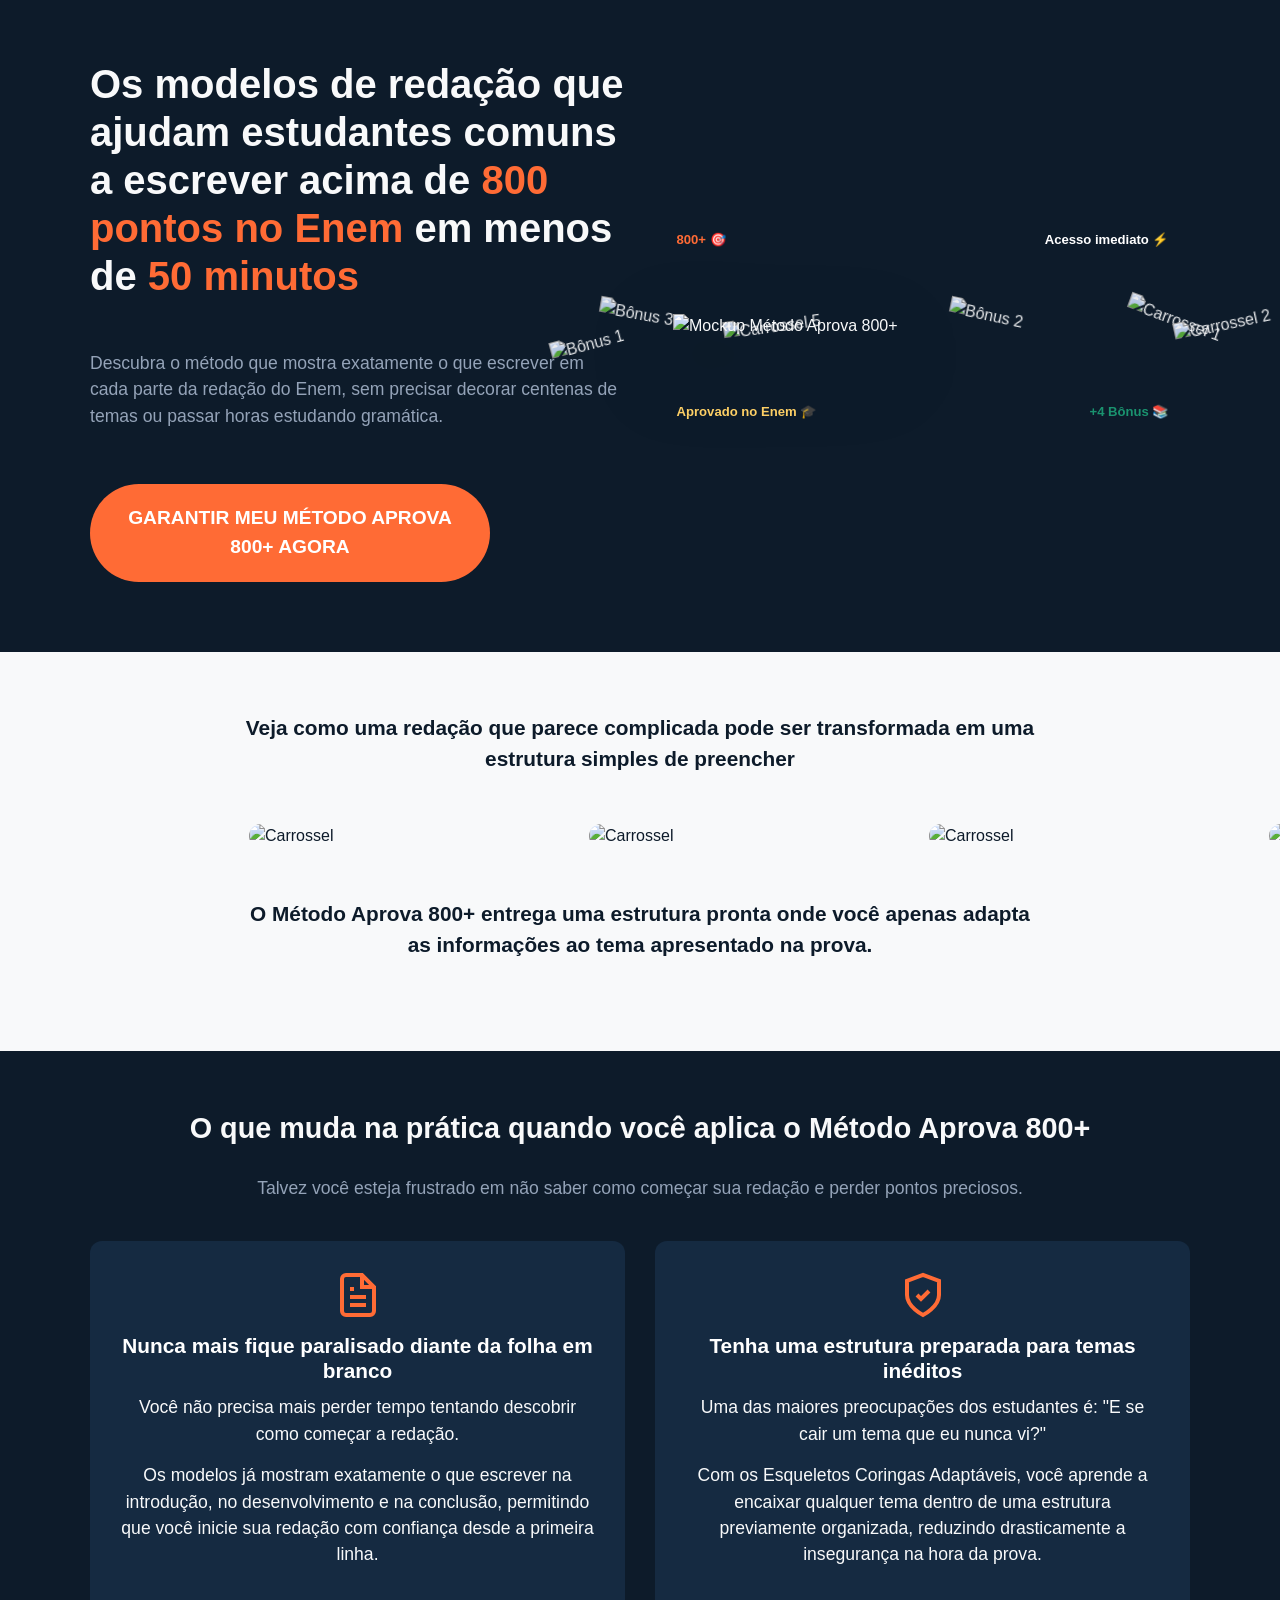
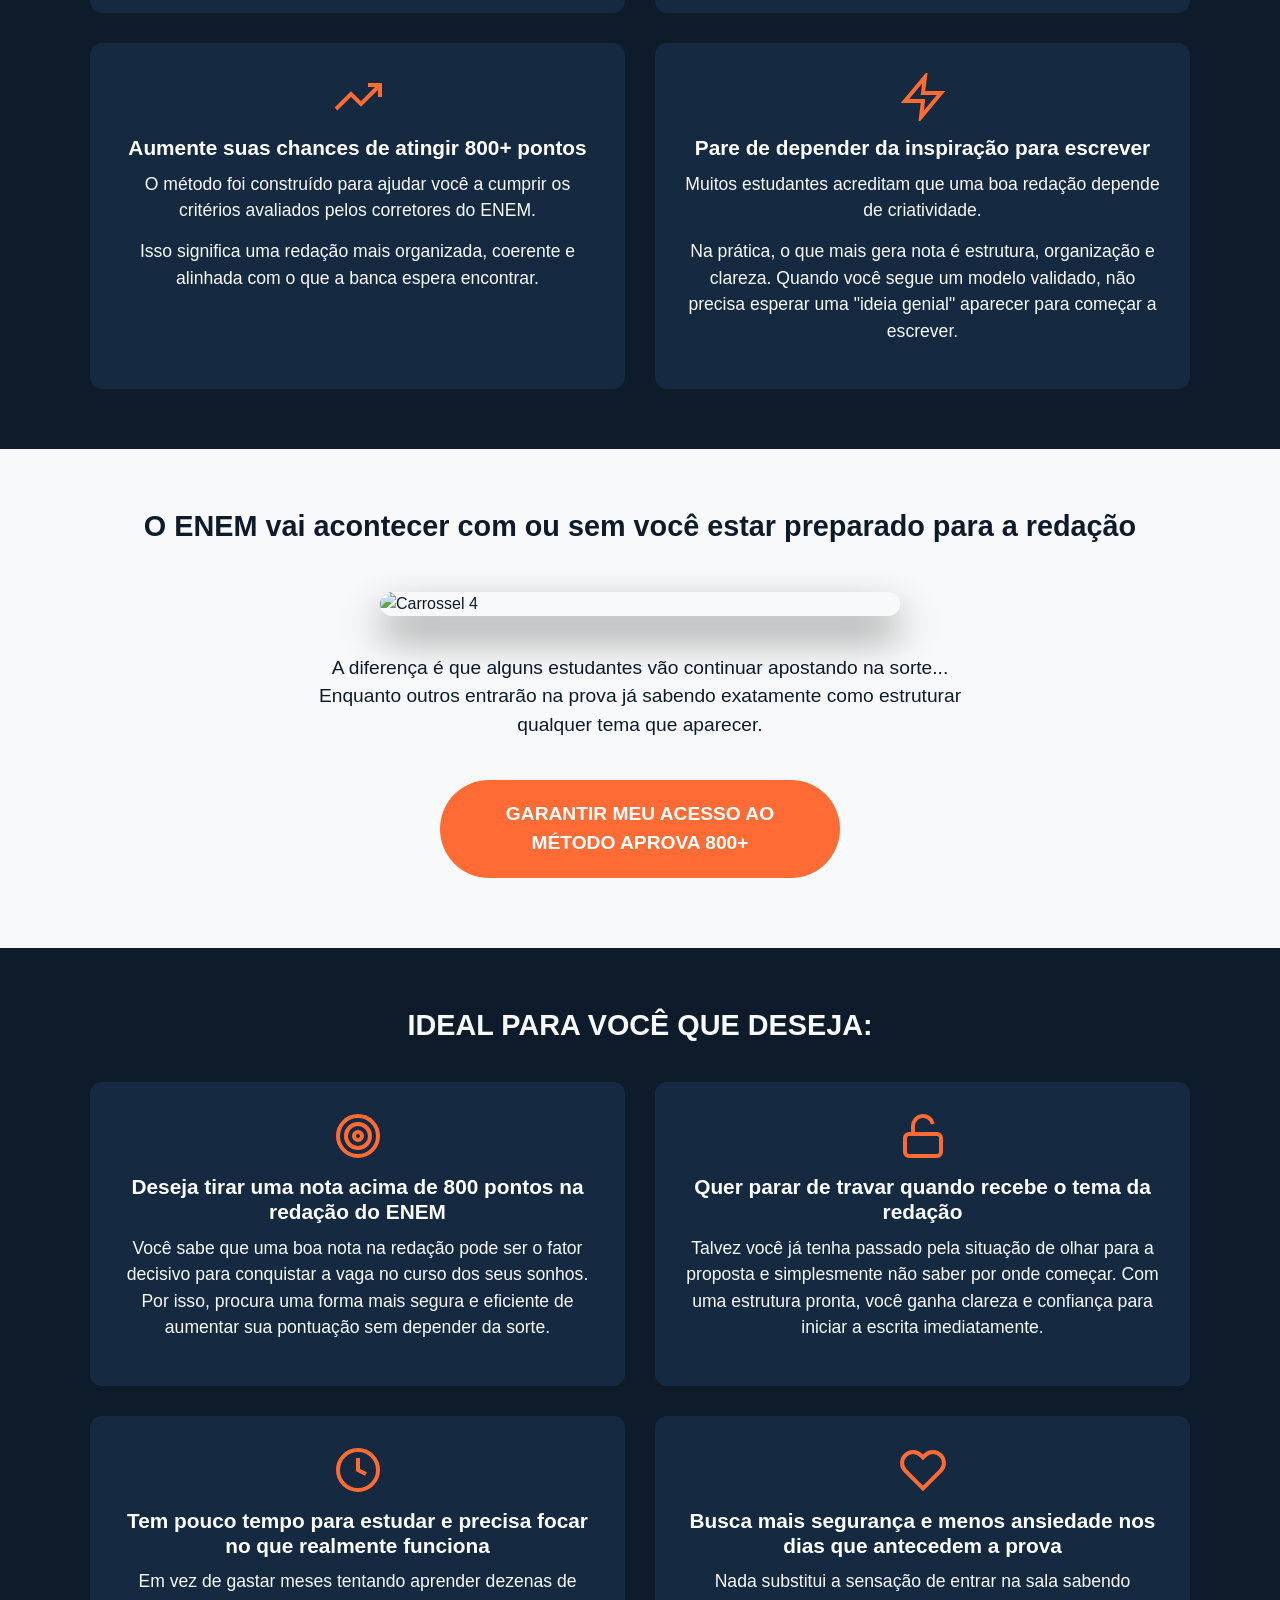
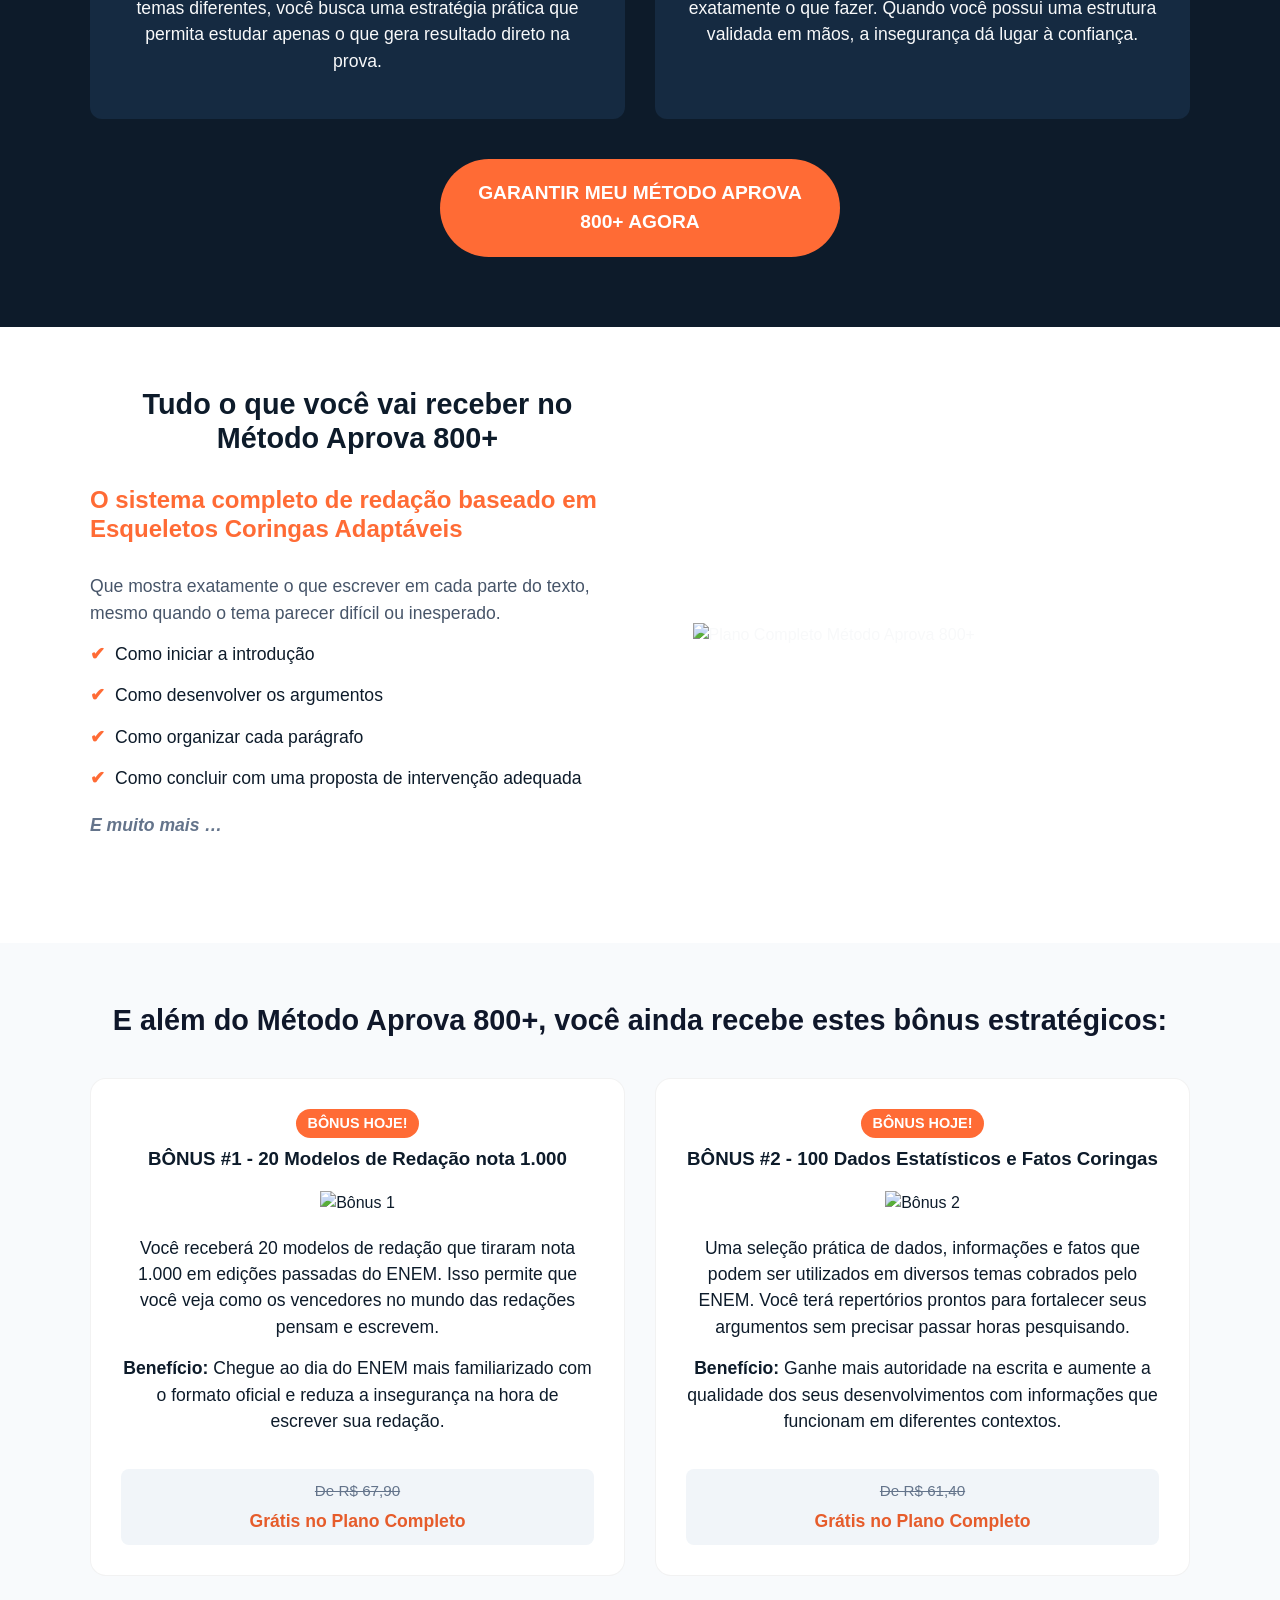
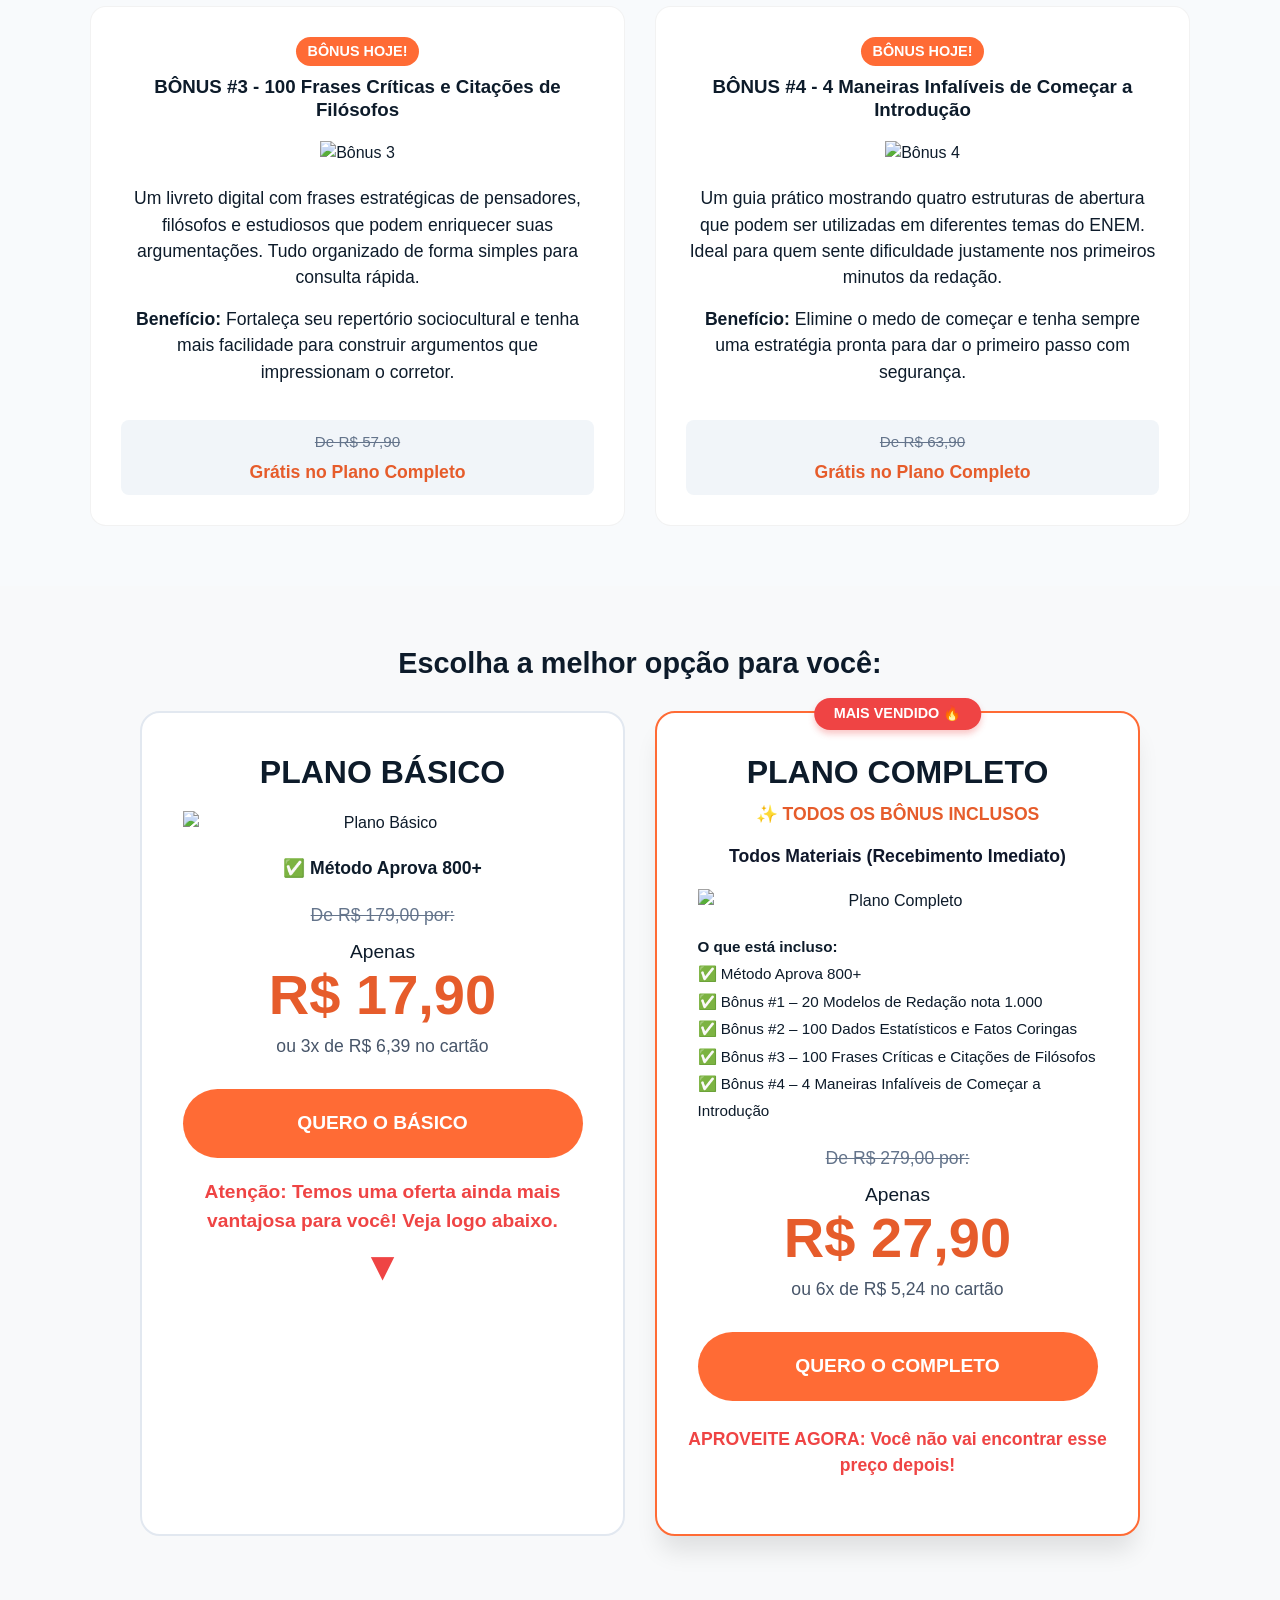
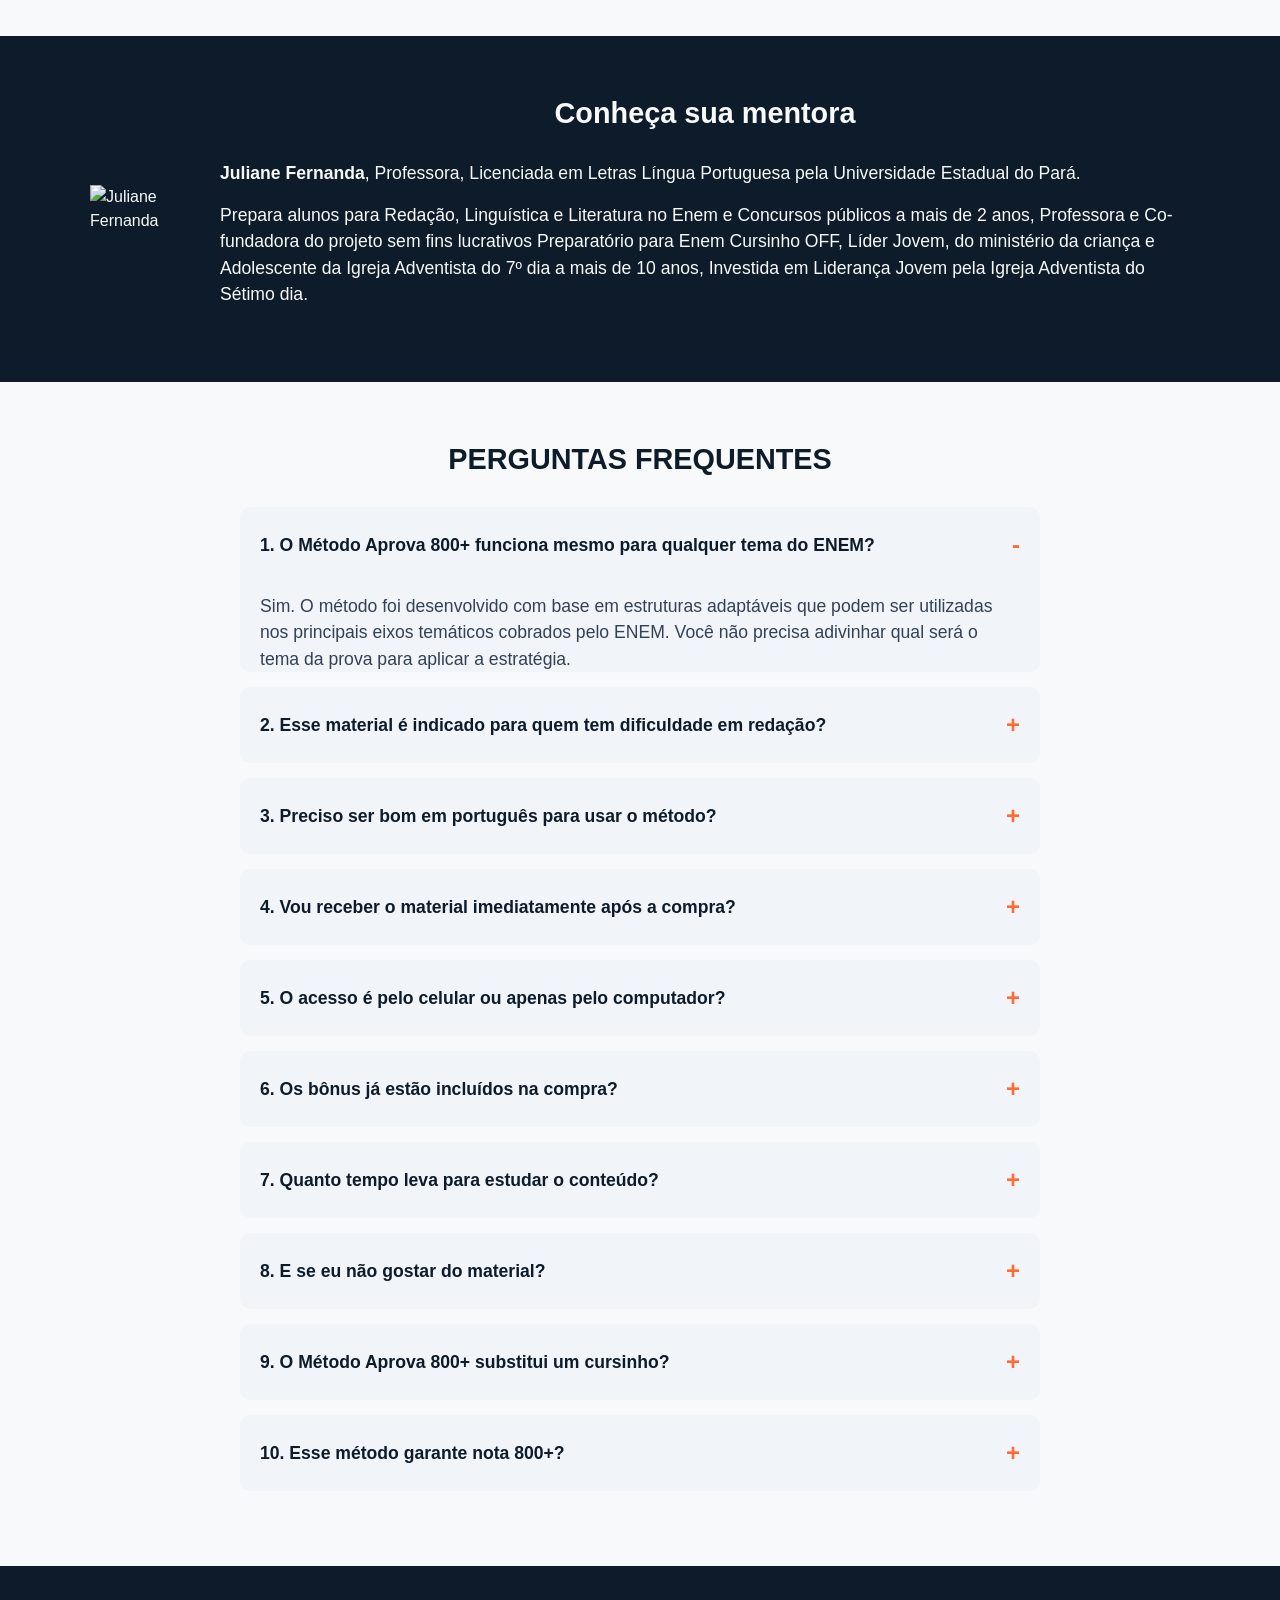
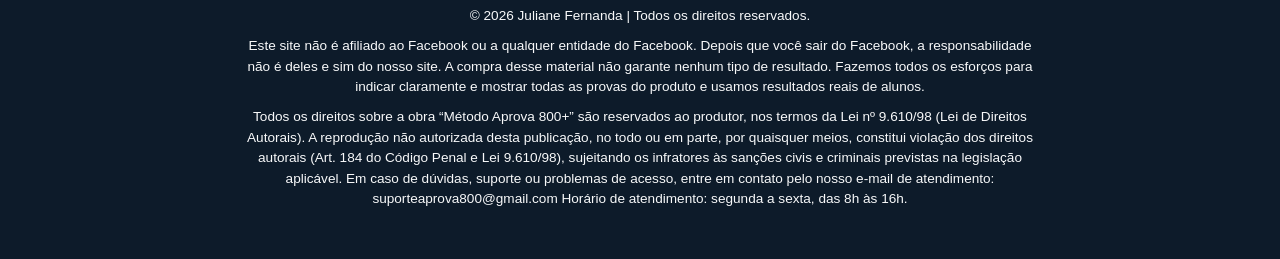
==== index.html @ 606735f4 "Add files via upload" ====
﻿<!DOCTYPE html>
<html lang="pt-BR">

<head>
    <meta charset="UTF-8">
    <meta name="viewport" content="width=device-width, initial-scale=1.0">
    <title>Método Aprova 800+ - Redação ENEM</title>

    <!-- Fonts Preload -->
    <link rel="preload" href="fonts/Stolzl-Bold-700.woff2" as="font" type="font/woff2" crossorigin>
    <link rel="preload" href="fonts/Stolzl-Regular-500.woff2" as="font" type="font/woff2" crossorigin>
    <link rel="preconnect" href="https://fonts.googleapis.com">
    <link rel="preconnect" href="https://fonts.gstatic.com" crossorigin>
    <link href="https://fonts.googleapis.com/css2?family=Caveat:wght@700&display=swap" rel="stylesheet">

    <style>
        /* CSS Reset & Variables */
        :root {
            --dark-bg: #0D1B2A;
            /* Azul Noturno */
            --dark-card: #152A41;
            --light-bg: #F8F9FA;
            /* Branco Puro / Gelo */
            --light-gray: #E2E8F0;
            --primary: #FF6B35;
            /* Laranja Vibrante */
            --primary-dark: #E65C2B;
            --secondary-blue: #1A936F;
            /* Verde Menta Escuro */
            --text-light: #F8F9FA;
            --text-dark: #0D1B2A;
            --accent-red: #EF4444;
        }

        * {
            margin: 0;
            padding: 0;
            box-sizing: border-box;
        }

        @font-face {
            font-family: 'Stolzl';
            src: url('fonts/Stolzl-Regular-500.woff2') format('woff2');
            font-weight: 500;
            font-style: normal;
            font-display: swap;
        }

        @font-face {
            font-family: 'Stolzl';
            src: url('fonts/Stolzl-Book-400.woff2') format('woff2');
            font-weight: 400;
            font-style: normal;
            font-display: swap;
        }

        @font-face {
            font-family: 'Stolzl';
            src: url('fonts/Stolzl-Medium-600.woff2') format('woff2');
            font-weight: 600;
            font-style: normal;
            font-display: swap;
        }

        @font-face {
            font-family: 'Stolzl';
            src: url('fonts/Stolzl-Bold-700.woff2') format('woff2');
            font-weight: 700;
            font-style: normal;
            font-display: swap;
        }

        body {
            font-family: 'Stolzl', sans-serif;
            -webkit-font-smoothing: antialiased;
            overflow-x: hidden;
            background: var(--dark-bg);
            color: var(--text-light);
            line-height: 1.5;
        }

        img {
            max-width: 100%;
            height: auto;
            border: none;
            box-shadow: none;
            display: block;
        }

        .container {
            width: 90%;
            max-width: 1100px;
            margin: 0 auto;
            padding: 60px 0;
        }

        /* Typography */
        h1,
        h2,
        h3,
        h4 {
            font-weight: 700;
            line-height: 1.2;
        }

        h1 {
            font-size: 2rem;
            margin-bottom: 20px;
        }

        h2 {
            font-size: 1.8rem;
            margin-bottom: 30px;
            text-align: center;
        }

        p {
            font-size: 1.1rem;
            margin-bottom: 15px;
        }

        .highlight {
            color: var(--primary);
        }

        .highlight-bg {
            background-color: var(--primary);
            color: #000;
            padding: 0 4px;
            border-radius: 4px;
        }

        /* Buttons */
        .btn-cta {
            background: var(--primary);
            color: #FFFFFF;
            font-weight: 700;
            font-size: 1.2rem;
            padding: 20px 32px;
            border-radius: 50px;
            text-align: center;
            text-decoration: none;
            display: inline-block;
            transition: transform 0.3s ease;
            border: none;
            cursor: pointer;
            width: 100%;
            max-width: 400px;
            margin: 20px auto;
            animation: pulse-btn 2s infinite;
        }

        .btn-cta:hover {
            transform: scale(1.05);
            color: #FFFFFF;
        }

        @keyframes pulse-btn {
            0% {
                box-shadow: 0 0 0 0 rgba(255, 107, 53, 0.6);
            }

            70% {
                box-shadow: 0 0 0 15px rgba(255, 107, 53, 0);
            }

            100% {
                box-shadow: 0 0 0 0 rgba(255, 107, 53, 0);
            }
        }

        /* Block Backgrounds */
        .bg-dark {
            background-color: var(--dark-bg);
            color: var(--text-light);
        }

        .bg-light {
            background-color: var(--light-bg);
            color: var(--text-dark);
        }

        /* --- BLOCO 1: VENDA IMEDIATA --- */
        .b1-grid {
            display: flex;
            flex-direction: column;
            gap: 20px;
            align-items: center;
            text-align: center;
        }

        .b1-headline {
            order: 1;
            position: relative;
        }

        /* text rows above/below the mockup composition */
        .mockup-tag-row {
            display: flex;
            justify-content: space-between;
            align-items: center;
            width: 100%;
            max-width: 500px;
            margin: 0 auto;
            padding: 0 4px;
            gap: 8px;
        }

        .mockup-tag {
            font-family: 'Stolzl', sans-serif;
            font-weight: 700;
            font-size: 0.82rem;
            white-space: nowrap;
            line-height: 1.2;
        }

        .b1-mockup {
            order: 2;
            width: 100%;
            display: flex;
            flex-direction: column;
            align-items: center;
            justify-content: center;
        }

        .b1-subheadline {
            order: 3;
            font-size: 1.2rem;
            color: #94A3B8;
        }

        .b1-cta-wrapper {
            order: 4;
            width: 100%;
        }

        /* Mockup Composition */
        .mockup-composition {
            position: relative;
            width: 100%;
            max-width: 500px;
            margin: 60px auto;
            z-index: 1;
            perspective: 1000px;
            overflow: visible;
        }

        .bg-pos {
            position: absolute;
            z-index: 1;
        }

        .bg-pos img {
            width: 100%;
            border: none;
            box-shadow: none;
            outline: none;
            opacity: 0.92;
            will-change: transform;
            border-radius: 0;
        }

        /* Top behind head */
        .bg-pos-5 {
            width: 35%;
            top: -15%;
            left: 10%;
            transform: rotate(-8deg);
            z-index: 0;
        }

        .bg-pos-6 {
            width: 30%;
            top: -10%;
            right: 15%;
            transform: rotate(12deg);
            z-index: 0;
        }

        /* Sides and bottom */
        .bg-pos-1 {
            width: 40%;
            top: 15%;
            left: -25%;
            transform: rotate(-15deg);
        }

        .bg-pos-2 {
            width: 35%;
            top: 30%;
            right: -25%;
            transform: rotate(20deg);
        }

        .bg-pos-3 {
            width: 40%;
            bottom: 5%;
            left: -15%;
            transform: rotate(10deg);
        }

        .bg-pos-4 {
            width: 30%;
            bottom: 25%;
            right: -30%;
            transform: rotate(-12deg);
        }

        /* Badges */
        .badge-pos-1 {
            top: 0%;
            left: -20%;
            z-index: 15;
        }

        .badge-pos-2 {
            bottom: 0%;
            right: -20%;
            z-index: 15;
        }

        .badge-pos-3 {
            top: 40%;
            right: -30%;
            z-index: 15;
        }

        .badge-pos-4 {
            bottom: 30%;
            left: -25%;
            z-index: 15;
        }

        .badge-pos-5 {
            top: 60%;
            left: -35%;
            z-index: 15;
        }

        .pop-in-wrapper {
            opacity: 0;
            animation: pop-in 0.8s cubic-bezier(0.175, 0.885, 0.32, 1.275) forwards;
        }

        @keyframes pop-in {
            0% {
                transform: scale(0) translateY(20px);
                opacity: 0;
            }

            100% {
                transform: scale(1) translateY(0);
                opacity: 1;
            }
        }

        .handwritten-text {
            font-family: 'Caveat', cursive;
            font-size: 2.8rem;
            font-weight: 700;
            color: #fff;
            text-shadow: 2px 2px 0 var(--primary), -2px -2px 0 var(--primary), 2px -2px 0 var(--primary), -2px 2px 0 var(--primary), 0px 10px 15px rgba(0, 0, 0, 0.5);
            white-space: nowrap;
            animation: float-text 4s ease-in-out infinite;
            will-change: transform;
            line-height: 1;
        }

        .text-green {
            text-shadow: 2px 2px 0 var(--secondary-blue), -2px -2px 0 var(--secondary-blue), 2px -2px 0 var(--secondary-blue), -2px 2px 0 var(--secondary-blue), 0px 10px 15px rgba(0, 0, 0, 0.5);
        }

        .text-dark {
            color: var(--dark-bg);
            text-shadow: 2px 2px 0 #fff, -2px -2px 0 #fff, 2px -2px 0 #fff, -2px 2px 0 #fff, 0px 10px 15px rgba(0, 0, 0, 0.5);
        }

        .text-orange {
            text-shadow: 2px 2px 0 var(--primary-dark), -2px -2px 0 var(--primary-dark), 2px -2px 0 var(--primary-dark), -2px 2px 0 var(--primary-dark), 0px 10px 15px rgba(0, 0, 0, 0.5);
        }

        .text-large {
            font-size: 3.5rem;
        }

        .main-mockup-img {
            position: relative;
            z-index: 10;
            width: 100%;
            filter: drop-shadow(0 30px 40px rgba(0, 0, 0, 0.6));
            will-change: transform;
        }

        @keyframes float-text {

            0%,
            100% {
                transform: translateY(0) rotate(-5deg);
            }

            50% {
                transform: translateY(-15px) rotate(3deg);
            }
        }

        @media (min-width: 768px) {
            .b1-grid {
                display: grid;
                grid-template-columns: 1fr 1fr;
                grid-template-areas:
                    "head img"
                    "sub img"
                    "cta img";
                text-align: left;
                align-items: center;
                gap: 30px;
            }

            h1 {
                font-size: 2.5rem;
            }

            .b1-headline {
                grid-area: head;
                align-self: end;
            }

            .b1-mockup {
                grid-area: img;
            }

            .b1-subheadline {
                grid-area: sub;
            }

            .b1-cta-wrapper {
                grid-area: cta;
                align-self: start;
                text-align: left;
            }

            .btn-cta {
                margin: 10px 0;
            }
        }

        @media (max-width: 768px) {
            .mockup-composition {
                max-width: 70%;
                margin: 40px auto;
            }

            .bg-pos-1 {
                width: 45%;
                left: -15%;
                top: 10%;
            }

            .bg-pos-2 {
                width: 40%;
                right: -15%;
                top: 20%;
            }

            .bg-pos-3 {
                width: 45%;
                left: -10%;
            }

            .bg-pos-4 {
                width: 35%;
                right: -15%;
            }

            .bg-pos-5 {
                width: 40%;
                top: -10%;
                left: 0%;
            }

            .bg-pos-6 {
                width: 35%;
                top: -5%;
                right: 0%;
            }

            .badge-pos-1 {
                top: -10%;
                left: -15%;
            }

            .badge-pos-2 {
                bottom: -10%;
                right: -15%;
            }

            .badge-pos-3 {
                top: 35%;
                right: -20%;
            }

            .badge-pos-4 {
                bottom: 20%;
                left: -20%;
            }

            .badge-pos-5 {
                top: 50%;
                left: -25%;
            }

            .handwritten-text {
                font-size: 1.8rem;
            }

            .text-large {
                font-size: 2.2rem;
            }
        }

        /* Block 4 Animation */
        .animation-wrapper {
            position: relative;
            width: 100%;
            max-width: 960px;
            margin: 20px auto;
            display: flex;
            justify-content: center;
            align-items: center;
            perspective: 1000px;
            height: auto;
        }

        /* Bloco 4: imagem central entre headline e subheadline */
        .block4-image-wrapper {
            width: 100%;
            display: flex;
            justify-content: center;
            align-items: center;
            margin: 18px 0;
            z-index: 5;
        }

        .block4-image {
            width: 100%;
            max-width: 520px;
            border-radius: 16px;
            box-shadow: 0 20px 40px rgba(0, 0, 0, 0.45);
            object-fit: cover;
            display: block;
        }

        @media (max-width: 767px) {
            .block4-image {
                max-width: 360px;
            }

            .block4-image-wrapper {
                margin: 12px 0;
            }
        }



        /* --- BLOCO 2: CARROSSEL --- */
        .b2-text {
            text-align: center;
            max-width: 800px;
            margin: 0 auto 30px;
            font-weight: 600;
            font-size: 1.3rem;
        }

        .carousel-wrapper {
            width: 100vw;
            margin-left: calc(-50vw + 50%);
            overflow: hidden;
            position: relative;
            padding: 20px 0;
            cursor: grab;
        }

        .carousel-wrapper:active {
            cursor: grabbing;
        }

        .carousel-track {
            display: flex;
            overflow-x: auto;
            gap: 20px;
            padding: 0 5%;
            scrollbar-width: none;
        }

        .carousel-track::-webkit-scrollbar {
            display: none;
        }

        .carousel-track img {
            width: 70vw;
            max-width: 400px;
            border-radius: 16px;
            flex-shrink: 0;
            object-fit: cover;
        }

        @media (min-width: 768px) {
            .carousel-track img {
                width: 25vw;
                max-width: 350px;
            }
        }

        /* --- BLOCO 3 & 5: BENEFÍCIOS --- */
        .benefits-grid {
            display: grid;
            grid-template-columns: 1fr;
            gap: 30px;
            margin-top: 40px;
        }

        .benefit-card {
            background: var(--dark-card);
            padding: 30px;
            border-radius: 12px;
            text-align: center;
            transition: transform 0.3s;
        }

        .benefit-card:hover {
            transform: translateY(-5px);
        }

        .benefit-icon {
            color: var(--primary);
            margin: 0 auto 15px;
            display: flex;
            justify-content: center;
        }

        .benefit-card h3 {
            font-size: 1.3rem;
            margin-bottom: 10px;
            color: #FFFFFF;
        }

        @media (min-width: 768px) {
            .benefits-grid {
                grid-template-columns: repeat(2, 1fr);
            }
        }

        /* --- BLOCO 4: URGÊNCIA --- */
        .video-wrapper {
            max-width: 400px;
            margin: 30px auto;
            border-radius: 20px;
            overflow: hidden;
            background: #000;
        }

        .video-wrapper video {
            width: 100%;
            display: block;
            border-radius: 20px;
        }

        .urgency-text {
            text-align: center;
            max-width: 700px;
            margin: 0 auto 30px;
            font-size: 1.2rem;
        }

        /* --- BLOCO 6: RECEBER --- */
        .list-items {
            list-style: none;
            margin-top: 20px;
        }

        .list-items li {
            margin-bottom: 15px;
            font-size: 1.1rem;
            display: flex;
            align-items: center;
            gap: 10px;
        }

        .list-items li::before {
            content: '✔';
            color: var(--primary);
            font-weight: bold;
        }

        /* --- BLOCO 7: BÔNUS --- */
        .bonus-grid {
            display: grid;
            grid-template-columns: 1fr;
            gap: 30px;
            margin-top: 40px;
        }

        .bonus-card {
            background: #FFFFFF;
            color: var(--text-dark);
            border: 1px solid rgba(0, 0, 0, 0.05);
            border-radius: 16px;
            padding: 30px;
            display: flex;
            flex-direction: column;
            align-items: center;
            text-align: center;
        }

        .bonus-card img {
            margin: 20px 0;
            max-height: 250px;
        }

        .bonus-tag {
            background: var(--primary);
            color: #FFF;
            padding: 4px 12px;
            border-radius: 20px;
            font-size: 0.9rem;
            font-weight: 700;
            display: inline-block;
            margin-bottom: 10px;
        }

        .bonus-value {
            margin-top: 20px;
            background: #F1F5F9;
            padding: 10px 20px;
            border-radius: 8px;
            width: 100%;
        }

        .strike {
            text-decoration: line-through;
            color: #64748B;
            font-size: 0.95rem;
        }

        .free-text {
            color: var(--primary-dark);
            font-weight: 700;
            font-size: 1.1rem;
            display: block;
            margin-top: 5px;
        }

        @media (min-width: 768px) {
            .bonus-grid {
                grid-template-columns: repeat(2, 1fr);
            }
        }

        /* --- BLOCO 8: PLANOS --- */
        .plans-wrapper {
            max-width: 1000px;
            margin: 0 auto;
            display: flex;
            flex-direction: column;
            gap: 30px;
        }

        @media (min-width: 768px) {
            .plans-wrapper {
                flex-direction: row;
                align-items: stretch;
            }

            .plan-box {
                flex: 1;
                margin-bottom: 0;
            }
        }

        .plan-box {
            background: #FFF;
            border: 2px solid #E2E8F0;
            border-radius: 20px;
            padding: 40px 30px;
            text-align: center;
            margin-bottom: 40px;
            position: relative;
        }

        .plan-box.highlighted {
            border-color: var(--primary);
            box-shadow: 0 20px 25px -5px rgba(0, 0, 0, 0.1);
        }

        .badge-hot {
            position: absolute;
            top: -15px;
            left: 50%;
            transform: translateX(-50%);
            background: #EF4444;
            color: #FFF;
            padding: 5px 20px;
            border-radius: 20px;
            font-weight: 700;
            font-size: 0.9rem;
            box-shadow: 0 4px 6px rgba(239, 68, 68, 0.3);
        }

        .plan-box h3 {
            font-size: 2rem;
            color: var(--text-dark);
            margin-bottom: 10px;
        }

        .plan-img {
            margin: 20px auto;
            width: 100%;
            max-width: 400px;
        }

        .price-section {
            margin: 20px 0;
        }

        .price-old {
            text-decoration: line-through;
            color: #64748B;
            font-size: 1.1rem;
        }

        .price-new {
            font-size: 1.2rem;
            color: var(--text-dark);
            display: block;
            margin: 10px 0;
        }

        .price-new span {
            font-size: 3.5rem;
            font-weight: 800;
            color: var(--primary-dark);
            line-height: 1;
            display: block;
        }

        .price-installments {
            font-size: 1.1rem;
            color: #475569;
            font-weight: 500;
        }

        .alert-offer {
            color: #EF4444;
            font-weight: 700;
            font-size: 1.2rem;
            animation: pulse-text 2s infinite;
            margin-top: 10px;
        }

        .arrow-down {
            color: #EF4444;
            font-size: 2.5rem;
            animation: bounce 1s infinite;
            margin-bottom: 30px;
        }

        @keyframes pulse-text {
            0% {
                transform: scale(1);
                opacity: 1;
            }

            50% {
                transform: scale(1.05);
                opacity: 0.8;
            }

            100% {
                transform: scale(1);
                opacity: 1;
            }
        }

        @keyframes bounce {

            0%,
            100% {
                transform: translateY(0);
            }

            50% {
                transform: translateY(10px);
            }
        }

        /* --- BLOCO 9: AUTORIDADE --- */
        .author-box {
            display: flex;
            flex-direction: column;
            align-items: center;
            text-align: center;
            gap: 30px;
        }

        .author-text-wrapper {
            display: contents;
        }

        .author-box h2 {
            order: 1;
            margin-bottom: 0;
        }

        .author-img {
            order: 2;
            width: 300px;
            max-width: 100%;
            height: auto;
            object-fit: contain;
        }

        .author-box p {
            order: 3;
        }

        @media (min-width: 768px) {
            .author-box {
                flex-direction: row;
                text-align: left;
            }

            .author-text-wrapper {
                display: block;
                order: 2;
            }

            .author-img {
                order: 1;
            }

            .author-box h2 {
                margin-bottom: 30px;
            }
        }

        /* --- BLOCO 10: FAQ --- */
        .faq-item {
            background: #F1F5F9;
            border-radius: 10px;
            margin-bottom: 15px;
            overflow: hidden;
            color: var(--text-dark);
        }

        .faq-question {
            padding: 20px;
            font-weight: 700;
            font-size: 1.1rem;
            cursor: pointer;
            display: flex;
            justify-content: space-between;
            align-items: center;
        }

        .faq-question::after {
            content: '+';
            font-size: 1.5rem;
            color: var(--primary);
        }

        .faq-answer {
            max-height: 0;
            padding: 0 20px;
            transition: max-height 0.3s ease, padding 0.3s ease;
            color: #334155;
        }

        .faq-item.open .faq-question::after {
            content: '-';
        }

        .faq-item.open .faq-answer {
            padding: 0 20px 20px;
        }

        /* --- BLOCO 11: RODAPÉ --- */
        footer {
            text-align: center;
            font-size: 0.9rem;
            color: #94A3B8;
        }

        footer p {
            margin-bottom: 10px;
            font-size: 0.85rem;
        }

        /* --- POPUP --- */
        .popup-overlay {
            position: fixed;
            top: 0;
            left: 0;
            width: 100%;
            height: 100%;
            background: rgba(15, 23, 42, 0.85);
            /* Deep dark blue overlay */
            backdrop-filter: blur(8px);
            z-index: 99999;
            display: none;
            align-items: center;
            justify-content: center;
            overflow-y: auto;
            padding: 20px;
            opacity: 0;
            transition: opacity 0.3s;
        }

        .popup-overlay.show {
            display: flex;
            opacity: 1;
        }

        .popup-content {
            background: #FFFFFF;
            color: var(--text-dark);
            width: 100%;
            max-width: 500px;
            border-radius: 20px;
            box-shadow: 0 20px 40px rgba(13, 27, 42, 0.6);
            position: relative;
            text-align: center;
            margin: auto;
            overflow: hidden;
            border: none;
        }

        .close-btn {
            position: absolute;
            top: 15px;
            right: 20px;
            background: #F1F5F9;
            border: none;
            color: #64748B;
            width: 40px;
            height: 40px;
            border-radius: 50%;
            font-size: 1.5rem;
            cursor: pointer;
            display: flex;
            align-items: center;
            justify-content: center;
            transition: 0.2s;
            z-index: 10;
        }

        .close-btn:hover {
            background: #E2E8F0;
            color: #0F172A;
        }

        .timer-box {
            background: #FFF1F2;
            color: #E11D48;
            padding: 15px 30px;
            border-radius: 16px;
            display: inline-block;
            margin: 0 auto 20px;
            font-weight: 700;
            text-align: center;
            box-shadow: 0 10px 25px rgba(225, 29, 72, 0.2);
            border: 2px solid #FDA4AF;
        }

        .timer-label {
            font-size: 1rem;
            text-transform: uppercase;
            letter-spacing: 1px;
        }

        .countdown-text {
            font-size: 3rem;
            font-weight: 900;
            line-height: 1;
            margin-top: 5px;
            font-family: 'Stolzl', sans-serif;
            letter-spacing: 2px;
        }

        .popup-body {
            padding: 40px 20px;
        }

        .popup-body h2 {
            font-size: 1.6rem;
            margin-bottom: 15px;
            color: var(--text-dark);
            font-weight: 800;
        }

        .popup-price .price-old {
            color: #64748B;
            text-decoration: line-through;
            font-size: 1.2rem;
            display: block;
        }

        .popup-price .price-new {
            font-size: 2.8rem;
            color: var(--text-dark);
            font-weight: 800;
            display: block;
            margin: 10px 0;
            line-height: 1;
        }

        .popup-price .installments {
            color: #64748B;
            font-weight: 500;
        }

        .btn-link {
            color: #64748B;
            text-decoration: underline;
            display: block;
            margin-top: 15px;
            cursor: pointer;
            font-size: 0.95rem;
        }

        .popup-includes {
            text-align: left;
            margin: 25px auto;
            max-width: 350px;
            font-size: 1rem;
            color: #334155;
            background: #F8FAFC;
            padding: 20px;
            border-radius: 12px;
            border: 1px solid #E2E8F0;
        }

        .popup-includes p {
            margin-bottom: 10px;
            display: flex;
            gap: 10px;
        }

        .popup-includes p:last-child {
            margin-bottom: 0;
        }
    </style>
</head>

<body>

    <!-- BLOCO 1: VENDA IMEDIATA -->
    <section class="bg-dark">
        <div class="container b1-grid">
            <div class="b1-headline">
                <h1>Os modelos de redação que ajudam estudantes comuns a escrever acima de <span class="highlight">800
                        pontos no Enem</span> em menos de <span class="highlight">50 minutos</span></h1>
            </div>
            <div class="b1-mockup">
                <!-- Text row above the image cluster -->
                <div class="mockup-tag-row" style="margin-bottom:6px;">
                    <span class="mockup-tag" style="color:#FF6B35;">800+ 🎯</span>
                    <span class="mockup-tag" style="color:#FFFFFF;">Acesso imediato ⚡</span>
                </div>

                <div class="mockup-composition" id="parallax-container">
                    <!-- Background elements behind head -->
                    <div class="bg-pos bg-pos-5">
                        <div class="parallax-wrapper" data-speed="0.04">
                            <img src="imgs/carrossel-5.webp" alt="Carrossel 5">
                        </div>
                    </div>
                    <div class="bg-pos bg-pos-6">
                        <div class="parallax-wrapper" data-speed="-0.03">
                            <img src="imgs/bonus-2.webp" alt="Bônus 2">
                        </div>
                    </div>

                    <!-- Side Background elements -->
                    <div class="bg-pos bg-pos-1">
                        <div class="parallax-wrapper" data-speed="0.08">
                            <img src="imgs/bonus-1.webp" alt="Bônus 1">
                        </div>
                    </div>
                    <div class="bg-pos bg-pos-2">
                        <div class="parallax-wrapper" data-speed="-0.12">
                            <img src="imgs/carrossel-01.webp" alt="Carrossel 1">
                        </div>
                    </div>
                    <div class="bg-pos bg-pos-3">
                        <div class="parallax-wrapper" data-speed="0.1">
                            <img src="imgs/bonus-3.webp" alt="Bônus 3">
                        </div>
                    </div>
                    <div class="bg-pos bg-pos-4">
                        <div class="parallax-wrapper" data-speed="-0.08">
                            <img src="imgs/carrossel-02.webp" alt="Carrossel 2">
                        </div>
                    </div>

                    <!-- Main Mockup -->
                    <div class="parallax-wrapper" data-speed="0.02" style="position: relative; z-index: 10;">
                        <img src="imgs/mockup-principal.webp" fetchpriority="high" alt="Mockup Método Aprova 800+"
                            class="main-mockup-img">
                    </div>
                </div>

                <!-- Text row below the image cluster -->
                <div class="mockup-tag-row" style="margin-top:6px;">
                    <span class="mockup-tag" style="color:#FFD166;">Aprovado no Enem 🎓</span>
                    <span class="mockup-tag" style="color:#1A936F;">+4 Bônus 📚</span>
                </div>
            </div>
            <div class="b1-subheadline">
                <p>Descubra o método que mostra exatamente o que escrever em cada parte da redação do Enem, sem precisar
                    decorar centenas de temas ou passar horas estudando gramática.</p>
            </div>
            <div class="b1-cta-wrapper">
                <a href="#planos" class="btn-cta">GARANTIR MEU MÉTODO APROVA 800+ AGORA</a>
            </div>
        </div>
    </section>

    <!-- BLOCO 2: DEMONSTRATIVO -->
    <section class="bg-light">
        <div class="container">
            <p class="b2-text">Veja como uma redação que parece complicada pode ser transformada em uma estrutura
                simples de preencher</p>

            <div class="carousel-wrapper" id="carousel">
                <div class="carousel-track">
                    <img src="imgs/carrossel-01.webp" loading="lazy" alt="Carrossel">
                    <img src="imgs/carrossel-02.webp" loading="lazy" alt="Carrossel">
                    <img src="imgs/carrossel-03.webp" loading="lazy" alt="Carrossel">
                    <img src="imgs/carrossel-04.webp" loading="lazy" alt="Carrossel">
                    <img src="imgs/carrossel-5.webp" loading="lazy" alt="Carrossel">
                </div>
            </div>

            <p class="b2-text" style="margin-top: 30px;">O Método Aprova 800+ entrega uma estrutura pronta onde você
                apenas adapta as informações ao tema apresentado na prova.</p>
        </div>
    </section>

    <!-- BLOCO 3: BENEFÍCIOS DO PRODUTO -->
    <section class="bg-dark">
        <div class="container">
            <h2>O que muda na prática quando você aplica o Método Aprova 800+</h2>
            <p style="text-align: center; color: #94A3B8;">Talvez você esteja frustrado em não saber como começar sua
                redação e perder pontos preciosos.</p>

            <div class="benefits-grid">
                <div class="benefit-card">
                    <div class="benefit-icon">
                        <svg width="48" height="48" fill="none" stroke="currentColor" stroke-width="2"
                            viewBox="0 0 24 24">
                            <path d="M14 2H6a2 2 0 0 0-2 2v16a2 2 0 0 0 2 2h12a2 2 0 0 0 2-2V8z"></path>
                            <polyline points="14 2 14 8 20 8"></polyline>
                            <line x1="16" y1="13" x2="8" y2="13"></line>
                            <line x1="16" y1="17" x2="8" y2="17"></line>
                            <polyline points="10 9 9 9 8 9"></polyline>
                        </svg>
                    </div>
                    <h3>Nunca mais fique paralisado diante da folha em branco</h3>
                    <p>Você não precisa mais perder tempo tentando descobrir como começar a redação.</p>
                    <p>Os modelos já mostram exatamente o que escrever na introdução, no desenvolvimento e na conclusão,
                        permitindo que você inicie sua redação com confiança desde a primeira linha.</p>
                </div>
                <div class="benefit-card">
                    <div class="benefit-icon">
                        <svg width="48" height="48" fill="none" stroke="currentColor" stroke-width="2"
                            viewBox="0 0 24 24">
                            <path d="M12 22s8-4 8-10V5l-8-3-8 3v7c0 6 8 10 8 10z"></path>
                            <polyline points="9 12 11 14 15 10"></polyline>
                        </svg>
                    </div>
                    <h3>Tenha uma estrutura preparada para temas inéditos</h3>
                    <p>Uma das maiores preocupações dos estudantes é: "E se cair um tema que eu nunca vi?"</p>
                    <p>Com os Esqueletos Coringas Adaptáveis, você aprende a encaixar qualquer tema dentro de uma
                        estrutura previamente organizada, reduzindo drasticamente a insegurança na hora da prova.</p>
                </div>
                <div class="benefit-card">
                    <div class="benefit-icon">
                        <svg width="48" height="48" fill="none" stroke="currentColor" stroke-width="2"
                            viewBox="0 0 24 24">
                            <polyline points="23 6 13.5 15.5 8.5 10.5 1 18"></polyline>
                            <polyline points="17 6 23 6 23 12"></polyline>
                        </svg>
                    </div>
                    <h3>Aumente suas chances de atingir 800+ pontos</h3>
                    <p>O método foi construído para ajudar você a cumprir os critérios avaliados pelos corretores do
                        ENEM.</p>
                    <p>Isso significa uma redação mais organizada, coerente e alinhada com o que a banca espera
                        encontrar.</p>
                </div>
                <div class="benefit-card">
                    <div class="benefit-icon">
                        <svg width="48" height="48" fill="none" stroke="currentColor" stroke-width="2"
                            viewBox="0 0 24 24">
                            <polygon points="13 2 3 14 12 14 11 22 21 10 12 10 13 2"></polygon>
                        </svg>
                    </div>
                    <h3>Pare de depender da inspiração para escrever</h3>
                    <p>Muitos estudantes acreditam que uma boa redação depende de criatividade.</p>
                    <p>Na prática, o que mais gera nota é estrutura, organização e clareza. Quando você segue um modelo
                        validado, não precisa esperar uma "ideia genial" aparecer para começar a escrever.</p>
                </div>
            </div>
        </div>
    </section>

    <!-- BLOCO 4: HEADLINE DE URGÊNCIA -->
    <section class="bg-light">
        <div class="container">
            <h2>O ENEM vai acontecer com ou sem você estar preparado para a redação</h2>

            <div class="animation-wrapper">
                <div class="block4-image-wrapper">
                    <img src="imgs/carrossel-04.webp" alt="Carrossel 4" class="block4-image">
                </div>
            </div>

            <p class="urgency-text">A diferença é que alguns estudantes vão continuar apostando na sorte... Enquanto
                outros entrarão na prova já sabendo exatamente como estruturar qualquer tema que aparecer.</p>

            <div style="text-align: center;">
                <a href="#planos" class="btn-cta">GARANTIR MEU ACESSO AO MÉTODO APROVA 800+</a>
            </div>
        </div>
    </section>

    <!-- BLOCO 5: IDEAL PARA VOCÊ QUE DESEJA -->
    <section class="bg-dark">
        <div class="container">
            <h2>IDEAL PARA VOCÊ QUE DESEJA:</h2>

            <div class="benefits-grid">
                <div class="benefit-card">
                    <div class="benefit-icon">
                        <svg width="48" height="48" fill="none" stroke="currentColor" stroke-width="2"
                            viewBox="0 0 24 24">
                            <circle cx="12" cy="12" r="10"></circle>
                            <circle cx="12" cy="12" r="6"></circle>
                            <circle cx="12" cy="12" r="2"></circle>
                        </svg>
                    </div>
                    <h3>Deseja tirar uma nota acima de 800 pontos na redação do ENEM</h3>
                    <p>Você sabe que uma boa nota na redação pode ser o fator decisivo para conquistar a vaga no curso
                        dos seus sonhos. Por isso, procura uma forma mais segura e eficiente de aumentar sua pontuação
                        sem depender da sorte.</p>
                </div>
                <div class="benefit-card">
                    <div class="benefit-icon">
                        <svg width="48" height="48" fill="none" stroke="currentColor" stroke-width="2"
                            viewBox="0 0 24 24">
                            <rect x="3" y="11" width="18" height="11" rx="2" ry="2"></rect>
                            <path d="M7 11V7a5 5 0 0 1 9.9-1"></path>
                        </svg>
                    </div>
                    <h3>Quer parar de travar quando recebe o tema da redação</h3>
                    <p>Talvez você já tenha passado pela situação de olhar para a proposta e simplesmente não saber por
                        onde começar. Com uma estrutura pronta, você ganha clareza e confiança para iniciar a escrita
                        imediatamente.</p>
                </div>
                <div class="benefit-card">
                    <div class="benefit-icon">
                        <svg width="48" height="48" fill="none" stroke="currentColor" stroke-width="2"
                            viewBox="0 0 24 24">
                            <circle cx="12" cy="12" r="10"></circle>
                            <polyline points="12 6 12 12 16 14"></polyline>
                        </svg>
                    </div>
                    <h3>Tem pouco tempo para estudar e precisa focar no que realmente funciona</h3>
                    <p>Em vez de gastar meses tentando aprender dezenas de temas diferentes, você busca uma estratégia
                        prática que permita estudar apenas o que gera resultado direto na prova.</p>
                </div>
                <div class="benefit-card">
                    <div class="benefit-icon">
                        <svg width="48" height="48" fill="none" stroke="currentColor" stroke-width="2"
                            viewBox="0 0 24 24">
                            <path
                                d="M20.84 4.61a5.5 5.5 0 0 0-7.78 0L12 5.67l-1.06-1.06a5.5 5.5 0 0 0-7.78 7.78l1.06 1.06L12 21.23l7.78-7.78 1.06-1.06a5.5 5.5 0 0 0 0-7.78z">
                            </path>
                        </svg>
                    </div>
                    <h3>Busca mais segurança e menos ansiedade nos dias que antecedem a prova</h3>
                    <p>Nada substitui a sensação de entrar na sala sabendo exatamente o que fazer. Quando você possui
                        uma estrutura validada em mãos, a insegurança dá lugar à confiança.</p>
                </div>
            </div>

            <div style="text-align: center; margin-top: 30px;">
                <a href="#planos" class="btn-cta">GARANTIR MEU MÉTODO APROVA 800+ AGORA</a>
            </div>
        </div>
    </section>

    <!-- BLOCO 6: TUDO O QUE VOCÊ VAI RECEBER -->
    <section style="background: #FFFFFF;">
        <div class="container b1-grid">
            <div class="b1-headline">
                <h2 style="color: var(--text-dark);">Tudo o que você vai receber no Método Aprova 800+</h2>
                <h3 style="margin-top: 20px; font-size: 1.5rem; color: var(--primary);">O sistema completo de redação
                    baseado em Esqueletos Coringas Adaptáveis</h3>
            </div>
            <div class="b1-mockup">
                <img src="imgs/plano-completo.webp" alt="Plano Completo Método Aprova 800+"
                    style="width: 100%; max-width: 460px; display: block; margin: 0 auto; border: none; box-shadow: none; outline: none;">
            </div>
            <div class="b1-subheadline" style="color: var(--text-dark); font-size: 1rem;">
                <p style="color: #475569;">Que mostra exatamente o que escrever em cada parte do texto, mesmo quando o
                    tema parecer difícil ou inesperado.</p>
                <ul class="list-items" style="color: var(--text-dark); margin-top: 12px;">
                    <li>Como iniciar a introdução</li>
                    <li>Como desenvolver os argumentos</li>
                    <li>Como organizar cada parágrafo</li>
                    <li>Como concluir com uma proposta de intervenção adequada</li>
                </ul>
                <p style="margin-top: 20px; font-weight: bold; font-style: italic; color: #64748B;">E muito mais …</p>
            </div>
        </div>
    </section>

    <!-- BLOCO 7: BÔNUS -->
    <section class="bg-dark" style="background-color: #F8FAFC;">
        <div class="container" style="color: #0F172A;">
            <h2>E além do Método Aprova 800+, você ainda recebe estes bônus estratégicos:</h2>

            <div class="bonus-grid">
                <div class="bonus-card">
                    <span class="bonus-tag">BÔNUS HOJE!</span>
                    <h3>BÔNUS #1 - 20 Modelos de Redação nota 1.000</h3>
                    <img src="imgs/bonus-1.webp" loading="lazy" alt="Bônus 1">
                    <p>Você receberá 20 modelos de redação que tiraram nota 1.000 em edições passadas do ENEM. Isso
                        permite que você veja como os vencedores no mundo das redações pensam e escrevem.</p>
                    <p><strong>Benefício:</strong> Chegue ao dia do ENEM mais familiarizado com o formato oficial e
                        reduza a insegurança na hora de escrever sua redação.</p>
                    <div class="bonus-value">
                        <span class="strike">De R$ 67,90</span>
                        <span class="free-text">Grátis no Plano Completo</span>
                    </div>
                </div>

                <div class="bonus-card">
                    <span class="bonus-tag">BÔNUS HOJE!</span>
                    <h3>BÔNUS #2 - 100 Dados Estatísticos e Fatos Coringas</h3>
                    <img src="imgs/bonus-2.webp" loading="lazy" alt="Bônus 2">
                    <p>Uma seleção prática de dados, informações e fatos que podem ser utilizados em diversos temas
                        cobrados pelo ENEM. Você terá repertórios prontos para fortalecer seus argumentos sem precisar
                        passar horas pesquisando.</p>
                    <p><strong>Benefício:</strong> Ganhe mais autoridade na escrita e aumente a qualidade dos seus
                        desenvolvimentos com informações que funcionam em diferentes contextos.</p>
                    <div class="bonus-value">
                        <span class="strike">De R$ 61,40</span>
                        <span class="free-text">Grátis no Plano Completo</span>
                    </div>
                </div>

                <div class="bonus-card">
                    <span class="bonus-tag">BÔNUS HOJE!</span>
                    <h3>BÔNUS #3 - 100 Frases Críticas e Citações de Filósofos</h3>
                    <img src="imgs/bonus-3.webp" loading="lazy" alt="Bônus 3">
                    <p>Um livreto digital com frases estratégicas de pensadores, filósofos e estudiosos que podem
                        enriquecer suas argumentações. Tudo organizado de forma simples para consulta rápida.</p>
                    <p><strong>Benefício:</strong> Fortaleça seu repertório sociocultural e tenha mais facilidade para
                        construir argumentos que impressionam o corretor.</p>
                    <div class="bonus-value">
                        <span class="strike">De R$ 57,90</span>
                        <span class="free-text">Grátis no Plano Completo</span>
                    </div>
                </div>

                <div class="bonus-card">
                    <span class="bonus-tag">BÔNUS HOJE!</span>
                    <h3>BÔNUS #4 - 4 Maneiras Infalíveis de Começar a Introdução</h3>
                    <img src="imgs/bonus-4.webp" loading="lazy" alt="Bônus 4">
                    <p>Um guia prático mostrando quatro estruturas de abertura que podem ser utilizadas em diferentes
                        temas do ENEM. Ideal para quem sente dificuldade justamente nos primeiros minutos da redação.
                    </p>
                    <p><strong>Benefício:</strong> Elimine o medo de começar e tenha sempre uma estratégia pronta para
                        dar o primeiro passo com segurança.</p>
                    <div class="bonus-value">
                        <span class="strike">De R$ 63,90</span>
                        <span class="free-text">Grátis no Plano Completo</span>
                    </div>
                </div>
            </div>
        </div>
    </section>

    <!-- BLOCO 8: OFERTA E VALORES -->
    <section class="bg-light" id="planos">
        <div class="container">
            <h2>Escolha a melhor opção para você:</h2>

            <div class="plans-wrapper">
                <!-- Plano Básico -->
                <div class="plan-box">
                    <h3>PLANO BÁSICO</h3>
                    <img src="imgs/plano-basico.webp" loading="lazy" alt="Plano Básico" class="plan-img">
                    <p style="font-weight: 700;">✅ Método Aprova 800+</p>

                    <div class="price-section">
                        <span class="price-old">De R$ 179,00 por:</span>
                        <div class="price-new">Apenas <span>R$ 17,90</span></div>
                        <span class="price-installments">ou 3x de R$ 6,39 no cartão</span>
                    </div>

                    <a href="#" class="btn-cta" id="btn-basico">QUERO O BÁSICO</a>

                    <div class="alert-offer">Atenção: Temos uma oferta ainda mais vantajosa para você! Veja logo abaixo.
                    </div>
                    <div class="arrow-down">▼</div>
                </div>

                <!-- Plano Completo -->
                <div class="plan-box highlighted">
                    <div class="badge-hot">MAIS VENDIDO 🔥</div>
                    <h3>PLANO COMPLETO</h3>
                    <p style="color: var(--primary-dark); font-weight: 700;">✨ TODOS OS BÔNUS INCLUSOS</p>
                    <p style="color: #0F172A; font-weight: 600; margin-bottom: 20px;">Todos Materiais (Recebimento
                        Imediato)</p>

                    <img src="imgs/plano-completo.webp" loading="lazy" alt="Plano Completo" class="plan-img">

                    <div
                        style="text-align: left; max-width: 400px; margin: 0 auto 20px; font-size: 0.95rem; line-height: 1.8;">
                        <strong>O que está incluso:</strong><br>
                        ✅ Método Aprova 800+<br>
                        ✅ Bônus #1 – 20 Modelos de Redação nota 1.000<br>
                        ✅ Bônus #2 – 100 Dados Estatísticos e Fatos Coringas<br>
                        ✅ Bônus #3 – 100 Frases Críticas e Citações de Filósofos<br>
                        ✅ Bônus #4 – 4 Maneiras Infalíveis de Começar a Introdução
                    </div>

                    <div class="price-section">
                        <span class="price-old">De R$ 279,00 por:</span>
                        <div class="price-new">Apenas <span>R$ 27,90</span></div>
                        <span class="price-installments">ou 6x de R$ 5,24 no cartão</span>
                    </div>

                    <a href="#checkout-completo" class="btn-cta">QUERO O COMPLETO</a>

                    <p style="margin-top: 15px; font-weight: 700; color: #EF4444;">APROVEITE AGORA: Você não vai
                        encontrar esse preço depois!</p>
                </div>
            </div>
        </div>
    </section>

    <!-- BLOCO 9: AUTORIDADE -->
    <section class="bg-dark">
        <div class="container author-box">
            <img src="imgs/juliane-fernanda.webp" loading="lazy" alt="Juliane Fernanda" class="author-img">
            <div class="author-text-wrapper">
                <h2>Conheça sua mentora</h2>
                <p><strong>Juliane Fernanda</strong>, Professora, Licenciada em Letras Língua Portuguesa pela
                    Universidade Estadual do Pará.</p>
                <p>Prepara alunos para Redação, Linguística e Literatura no Enem e Concursos públicos a mais de 2 anos,
                    Professora e Co-fundadora do projeto sem fins lucrativos Preparatório para Enem Cursinho OFF, Líder
                    Jovem, do ministério da criança e Adolescente da Igreja Adventista do 7º dia a mais de 10 anos,
                    Investida em Liderança Jovem pela Igreja Adventista do Sétimo dia.</p>
            </div>
        </div>
    </section>

    <!-- BLOCO 10: FAQ -->
    <section class="bg-light">
        <div class="container">
            <h2>PERGUNTAS FREQUENTES</h2>

            <div style="max-width: 800px; margin: 0 auto;">
                <div class="faq-item open">
                    <div class="faq-question">1. O Método Aprova 800+ funciona mesmo para qualquer tema do ENEM?</div>
                    <div class="faq-answer">
                        <p style="padding-top: 10px;">Sim. O método foi desenvolvido com base em estruturas adaptáveis
                            que podem ser utilizadas nos principais eixos temáticos cobrados pelo ENEM. Você não precisa
                            adivinhar qual será o tema da prova para aplicar a estratégia.</p>
                    </div>
                </div>
                <div class="faq-item">
                    <div class="faq-question">2. Esse material é indicado para quem tem dificuldade em redação?</div>
                    <div class="faq-answer">
                        <p style="padding-top: 10px;">Sim. Na verdade, ele foi criado principalmente para estudantes que
                            travam diante da folha em branco, não sabem como começar ou costumam tirar notas medianas em
                            redações.</p>
                    </div>
                </div>
                <div class="faq-item">
                    <div class="faq-question">3. Preciso ser bom em português para usar o método?</div>
                    <div class="faq-answer">
                        <p style="padding-top: 10px;">Não. O foco do Método Aprova 800+ é ensinar uma estrutura prática
                            e organizada de construção textual. Você não precisa dominar todas as regras gramaticais
                            para aplicar os modelos.</p>
                    </div>
                </div>
                <div class="faq-item">
                    <div class="faq-question">4. Vou receber o material imediatamente após a compra?</div>
                    <div class="faq-answer">
                        <p style="padding-top: 10px;">Sim. Assim que o pagamento for confirmado, você receberá acesso
                            imediato ao conteúdo diretamente no seu e-mail e pela plataforma da Kiwify.</p>
                    </div>
                </div>
                <div class="faq-item">
                    <div class="faq-question">5. O acesso é pelo celular ou apenas pelo computador?</div>
                    <div class="faq-answer">
                        <p style="padding-top: 10px;">Você pode acessar o material pelo celular, tablet, notebook ou
                            computador. Basta ter acesso à internet para baixar e consultar os arquivos.</p>
                    </div>
                </div>
                <div class="faq-item">
                    <div class="faq-question">6. Os bônus já estão incluídos na compra?</div>
                    <div class="faq-answer">
                        <p style="padding-top: 10px;">Os bônus estão incluídos exclusivamente no Plano Completo. Ao
                            escolher essa opção, você recebe o Método Aprova 800+ e todos os materiais complementares
                            apresentados na página.</p>
                    </div>
                </div>
                <div class="faq-item">
                    <div class="faq-question">7. Quanto tempo leva para estudar o conteúdo?</div>
                    <div class="faq-answer">
                        <p style="padding-top: 10px;">O material foi desenvolvido para ser direto ao ponto. Muitos
                            alunos conseguem entender a metodologia e começar a aplicar os modelos no mesmo dia em que
                            recebem o acesso.</p>
                    </div>
                </div>
                <div class="faq-item">
                    <div class="faq-question">8. E se eu não gostar do material?</div>
                    <div class="faq-answer">
                        <p style="padding-top: 10px;">Você estará protegido pela Garantia Incondicional de 7 Dias. Se
                            concluir que o conteúdo não atende às suas expectativas, poderá solicitar o reembolso dentro
                            do prazo estipulado.</p>
                    </div>
                </div>
                <div class="faq-item">
                    <div class="faq-question">9. O Método Aprova 800+ substitui um cursinho?</div>
                    <div class="faq-answer">
                        <p style="padding-top: 10px;">O objetivo do método não é substituir todas as formas de estudo,
                            mas acelerar seus resultados na redação. Ele entrega uma solução prática para uma das partes
                            mais decisivas do ENEM.</p>
                    </div>
                </div>
                <div class="faq-item">
                    <div class="faq-question">10. Esse método garante nota 800+?</div>
                    <div class="faq-answer">
                        <p style="padding-top: 10px;">Nenhum material sério pode garantir uma nota específica, pois o
                            resultado depende da aplicação do aluno e dos critérios de correção. O que o Método Aprova
                            800+ oferece é uma estrutura validada para aumentar significativamente suas chances de
                            construir uma redação mais organizada, segura e alinhada às exigências do ENEM.</p>
                    </div>
                </div>
            </div>
        </div>
    </section>

    <!-- BLOCO 11: RODAPÉ -->
    <footer class="bg-dark" style="padding: 40px 20px;">
        <div class="container" style="padding: 0; max-width: 800px;">
            <p>© <span id="ano-atual"></span> Juliane Fernanda | Todos os direitos reservados.</p>
            <p>Este site não é afiliado ao Facebook ou a qualquer entidade do Facebook. Depois que você sair do
                Facebook, a responsabilidade não é deles e sim do nosso site. A compra desse material não garante nenhum
                tipo de resultado. Fazemos todos os esforços para indicar claramente e mostrar todas as provas do
                produto e usamos resultados reais de alunos.</p>
            <p>Todos os direitos sobre a obra “Método Aprova 800+” são reservados ao produtor, nos termos da Lei nº
                9.610/98 (Lei de Direitos Autorais). A reprodução não autorizada desta publicação, no todo ou em parte,
                por quaisquer meios, constitui violação dos direitos autorais (Art. 184 do Código Penal e Lei 9.610/98),
                sujeitando os infratores às sanções civis e criminais previstas na legislação aplicável. Em caso de
                dúvidas, suporte ou problemas de acesso, entre em contato pelo nosso e-mail de atendimento:
                suporteaprova800@gmail.com Horário de atendimento: segunda a sexta, das 8h às 16h.</p>
        </div>
    </footer>

    <!-- POPUP PLANO BÁSICO -->
    <div id="popup-promo" class="popup-overlay">
        <div class="popup-content">
            <button class="close-btn" onclick="fecharPopup()">×</button>

            <div class="popup-body">
                <div class="timer-box">
                    <div class="timer-label">A promoção encerra em:</div>
                    <div id="countdown" class="countdown-text">15:00</div>
                </div>
                <h2>VOCÊ GANHOU UMA PROMOÇÃO!</h2>
                <p>Leve o <strong>PLANO COMPLETO</strong> por um preço especial!</p>

                <div class="popup-price">
                    <span class="price-old">De R$ 27,90</span>
                    <span class="price-new">por apenas R$ 22,90</span>
                    <span class="installments">ou 5x de R$ 5,07 no cartão</span>
                </div>

                <img src="imgs/plano-completo.webp" alt="Plano Completo" style="max-width: 250px; margin: 20px auto;">

                <div class="popup-includes">
                    <p>✅ Método Aprova 800+</p>
                    <p>✅ Bônus #1 - 20 Modelos de Redação nota 1.000</p>
                    <p>✅ Bônus #2 - 100 Dados Estatísticos e Fatos</p>
                    <p>✅ Bônus #3 - 100 Frases Críticas e Citações</p>
                    <p>✅ Bônus #4 - 4 Maneiras Infalíveis de Começar</p>
                </div>

                <a href="#checkout-completo-promo" class="btn-cta" style="padding: 15px 20px; font-size: 1.1rem;">QUERO
                    O PLANO COMPLETO POR R$ 22,90</a>
                <a href="#checkout-basico" class="btn-link" onclick="fecharPopup()">Não, quero apenas o Plano Básico por
                    R$ 17,90</a>
            </div>
        </div>
    </div>

    <!-- SCRIPTS -->
    <script>
        // Smooth scroll for anchors
        document.querySelectorAll('a[href^="#"]').forEach(anchor => {
            anchor.addEventListener('click', function (e) {
                const targetId = this.getAttribute('href');
                if (targetId.length > 1 && !this.classList.contains('btn-link')) {
                    const targetElement = document.querySelector(targetId);
                    if (targetElement) {
                        e.preventDefault();
                        targetElement.scrollIntoView({ behavior: 'smooth' });
                    }
                }
            });
        });

        // Carousel Infinite Loop & Drag
        const track = document.querySelector('#carousel .carousel-track');
        if (track) {
            const children = Array.from(track.children);
            children.forEach(child => {
                track.appendChild(child.cloneNode(true));
            });

            let scrollPos = 0;
            let scrollSpeed = 1;
            let autoScroll = true;

            function loopCarousel() {
                if (autoScroll) {
                    scrollPos += scrollSpeed;
                    if (scrollPos >= track.scrollWidth / 2) {
                        scrollPos = 0;
                    }
                    track.scrollLeft = scrollPos;
                } else {
                    scrollPos = track.scrollLeft;
                    if (track.scrollLeft >= track.scrollWidth / 2) {
                        track.scrollLeft = 1;
                        scrollPos = 1;
                    } else if (track.scrollLeft <= 0) {
                        track.scrollLeft = (track.scrollWidth / 2) - 1;
                        scrollPos = track.scrollLeft;
                    }
                }
                requestAnimationFrame(loopCarousel);
            }
            requestAnimationFrame(loopCarousel);

            track.addEventListener('touchstart', () => autoScroll = false, { passive: true });
            track.addEventListener('touchend', () => autoScroll = true, { passive: true });
            track.addEventListener('mouseenter', () => autoScroll = false);
            track.addEventListener('mouseleave', () => autoScroll = true);

            let isDragging = false;
            let startX;
            track.addEventListener('mousedown', (e) => {
                isDragging = true;
                autoScroll = false;
                startX = e.pageX;
            });
            window.addEventListener('mousemove', (e) => {
                if (!isDragging) return;
                const walk = (startX - e.pageX) * 2;
                track.scrollLeft = scrollPos + walk;
            });
            window.addEventListener('mouseup', () => {
                isDragging = false;
                autoScroll = true;
                scrollPos = track.scrollLeft;
            });
        }

        // FAQ Accordion
        document.querySelectorAll('.faq-item').forEach(item => {
            // Setup initial height for opened item
            if (item.classList.contains('open')) {
                const ans = item.querySelector('.faq-answer');
                ans.style.maxHeight = ans.scrollHeight + 'px';
            }

            item.querySelector('.faq-question').addEventListener('click', () => {
                const isOpen = item.classList.contains('open');

                document.querySelectorAll('.faq-item').forEach(i => {
                    i.classList.remove('open');
                    i.querySelector('.faq-answer').style.maxHeight = null;
                });

                if (!isOpen) {
                    item.classList.add('open');
                    const answer = item.querySelector('.faq-answer');
                    answer.style.maxHeight = answer.scrollHeight + 'px';
                }
            });
        });

        // Popup Logic
        let timerInterval;
        function abrirPopup() {
            const popup = document.getElementById('popup-promo');
            popup.classList.add('show');

            // Start timer
            if (timerInterval) clearInterval(timerInterval);
            let tempo = 15 * 60;
            const display = document.getElementById('countdown');
            timerInterval = setInterval(() => {
                let minutos = Math.floor(tempo / 60);
                let segundos = tempo % 60;
                minutos = minutos < 10 ? '0' + minutos : minutos;
                segundos = segundos < 10 ? '0' + segundos : segundos;
                display.textContent = minutos + ':' + segundos;
                if (--tempo < 0) {
                    clearInterval(timerInterval);
                }
            }, 1000);
        }

        function fecharPopup() {
            document.getElementById('popup-promo').classList.remove('show');
        }

        document.getElementById('btn-basico').addEventListener('click', function (e) {
            e.preventDefault();
            abrirPopup();
        });

        // Update Year
        document.getElementById('ano-atual').textContent = new Date().getFullYear();

        // Parallax Logic
        const parallaxWrappers = document.querySelectorAll('.parallax-wrapper');
        let ticking = false;
        window.addEventListener('scroll', () => {
            if (!ticking) {
                window.requestAnimationFrame(() => {
                    const scrollY = window.scrollY;
                    parallaxWrappers.forEach(wrapper => {
                        const speed = wrapper.getAttribute('data-speed');
                        if (speed) {
                            const yPos = -(scrollY * parseFloat(speed));
                            wrapper.style.transform = `translateY(${yPos}px)`;
                        }
                    });
                    ticking = false;
                });
                ticking = true;
            }
        });

    </script>
</body>

</html>
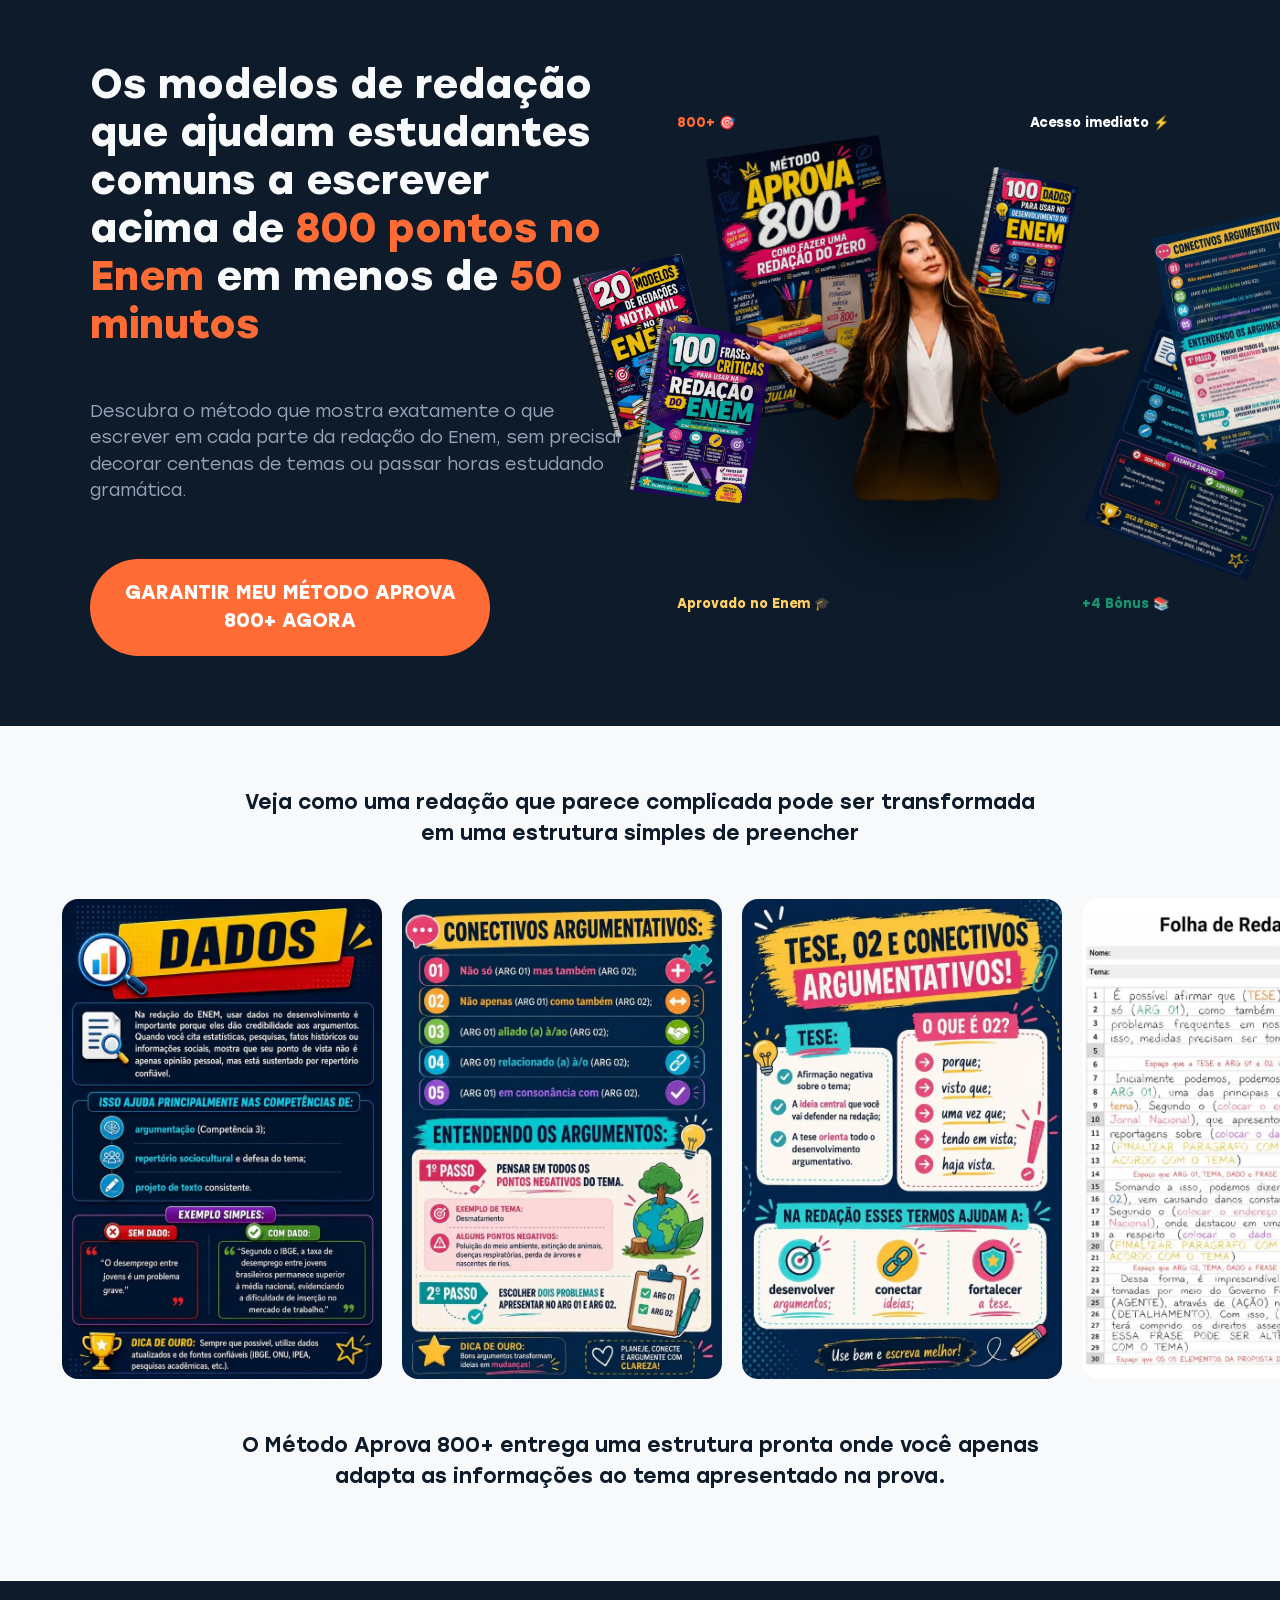
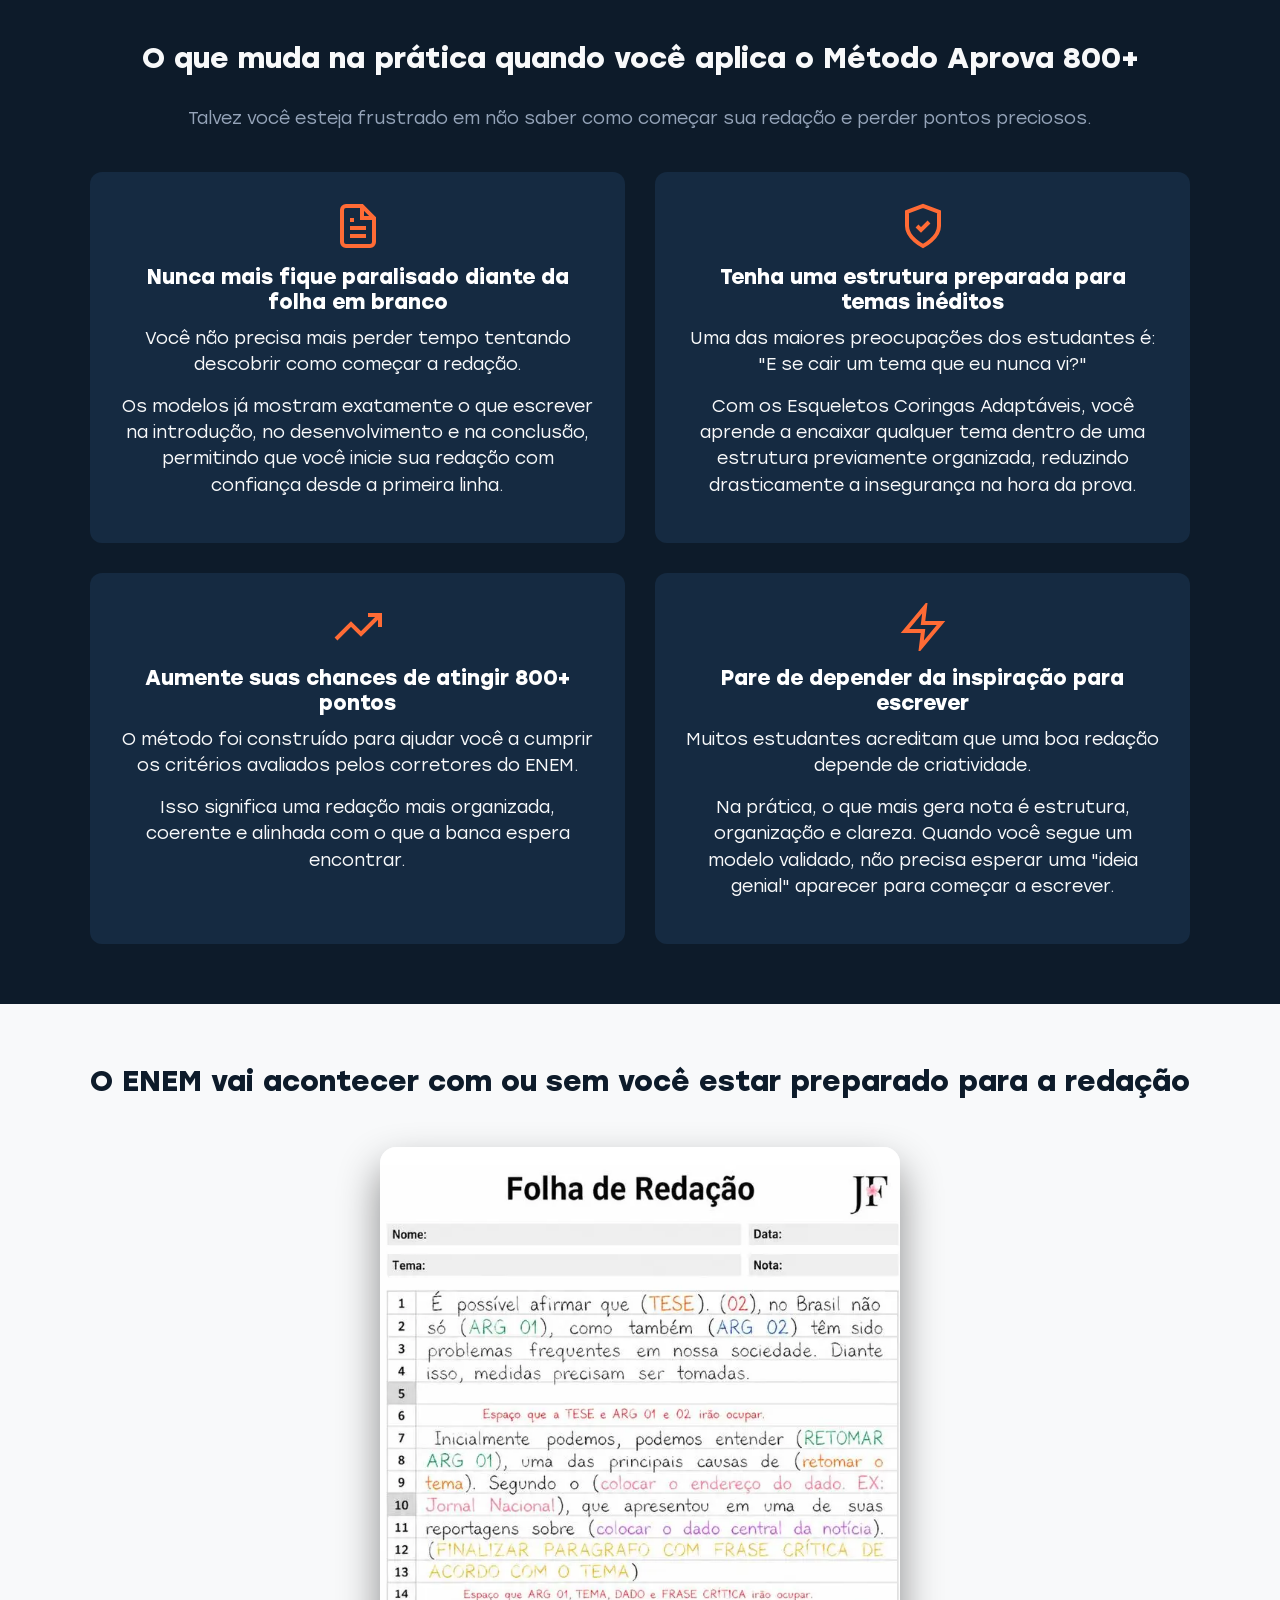
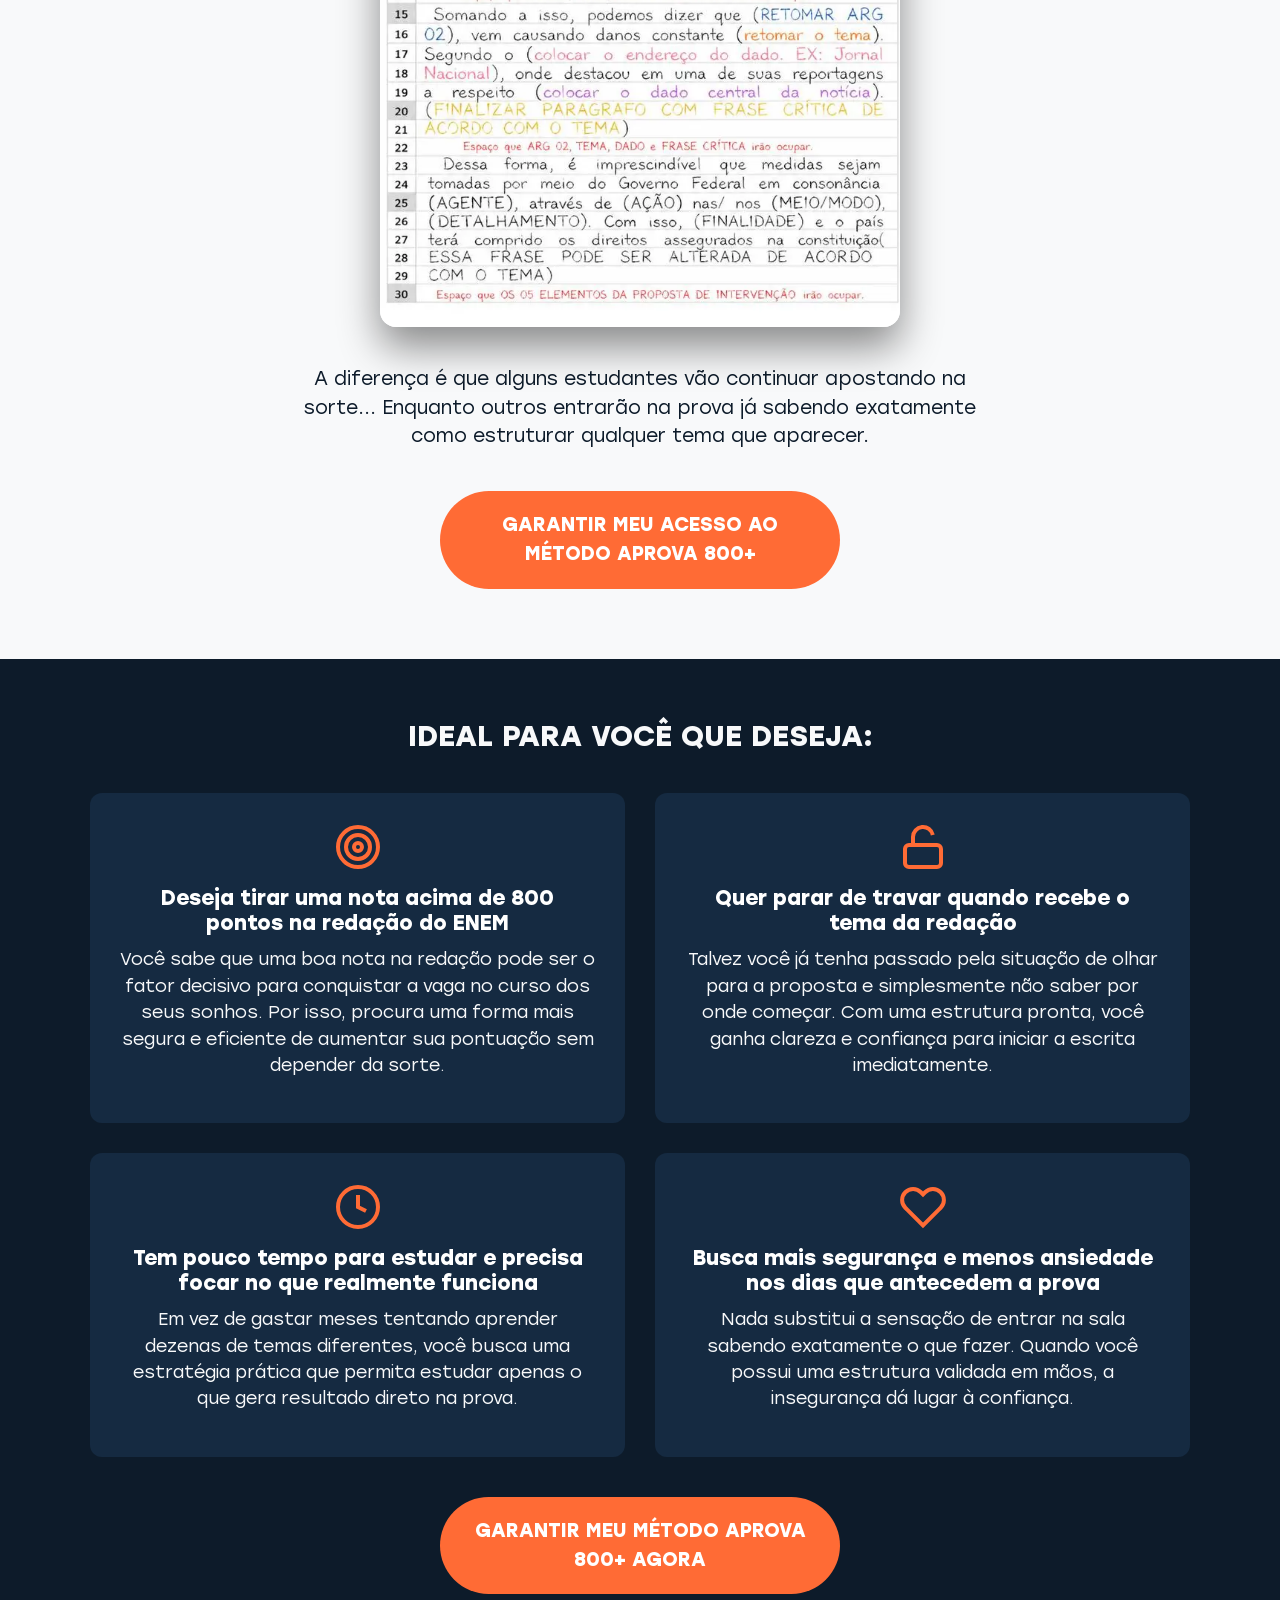
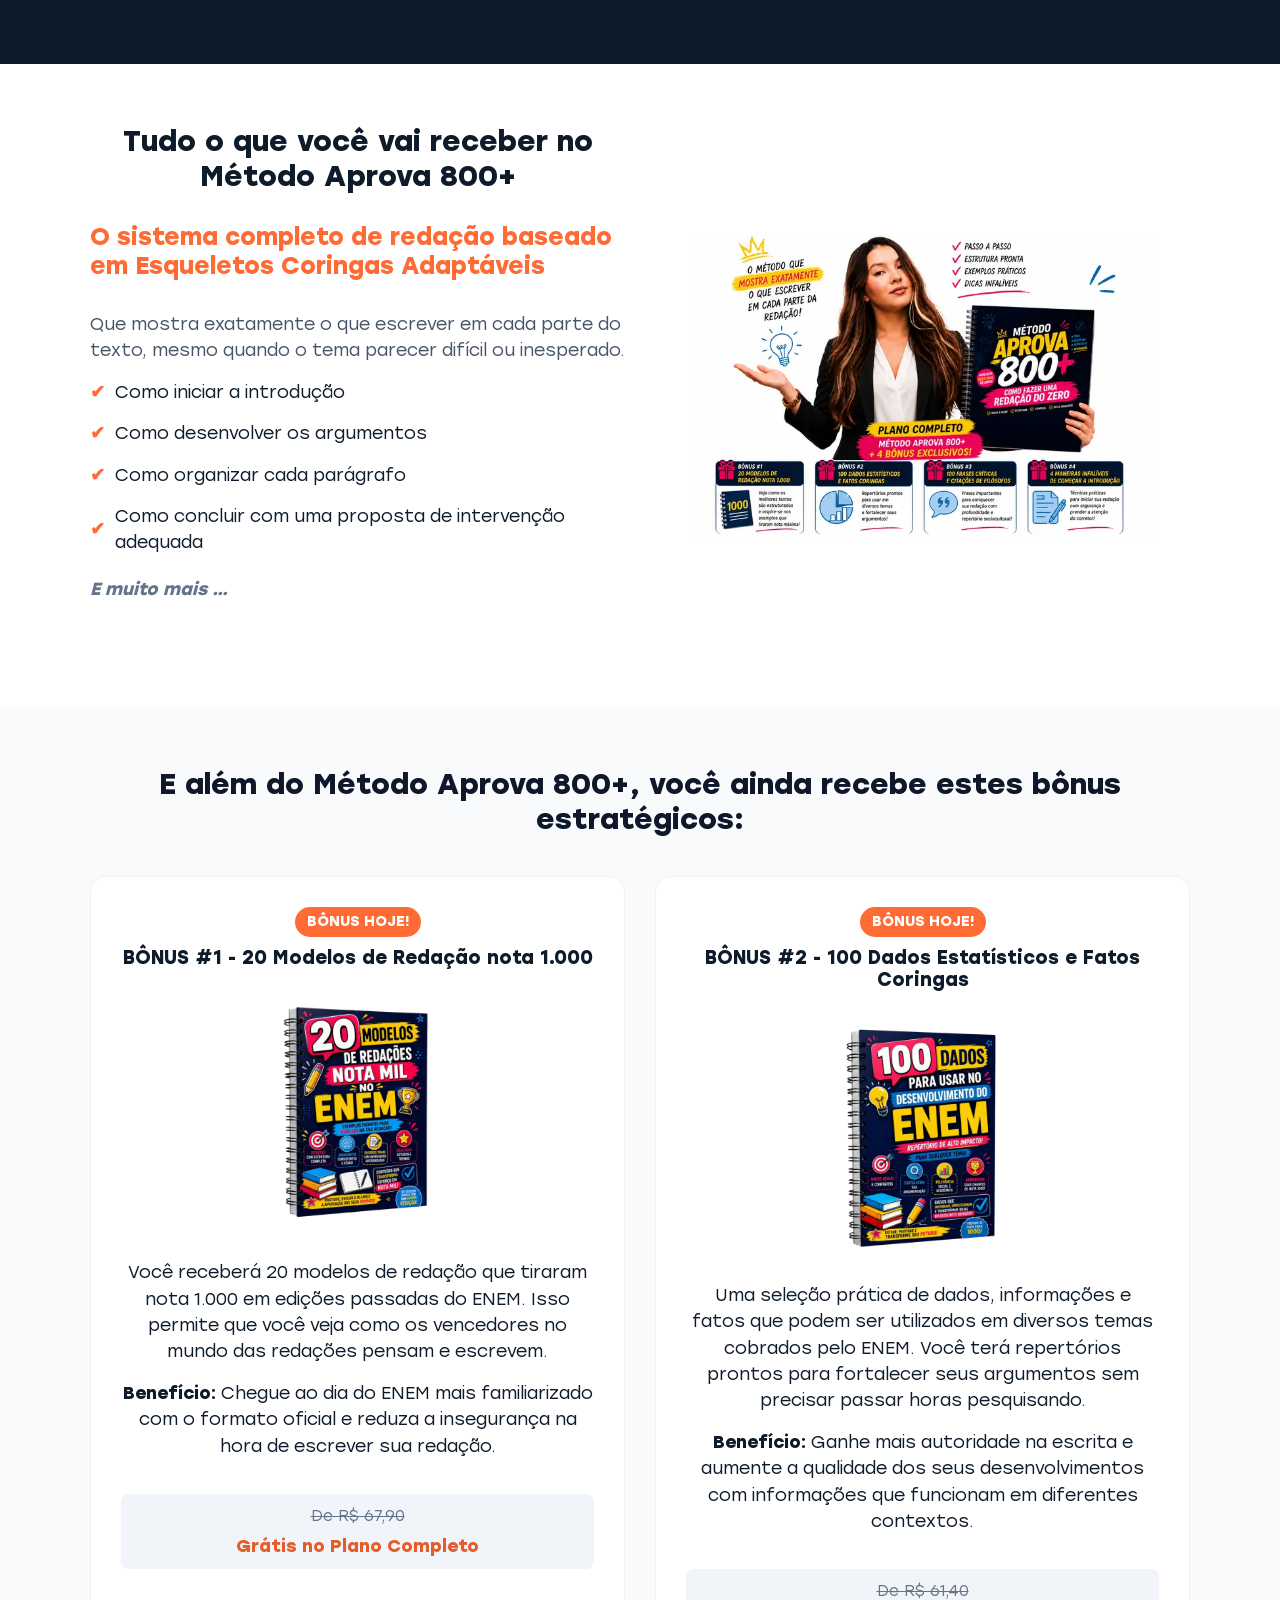
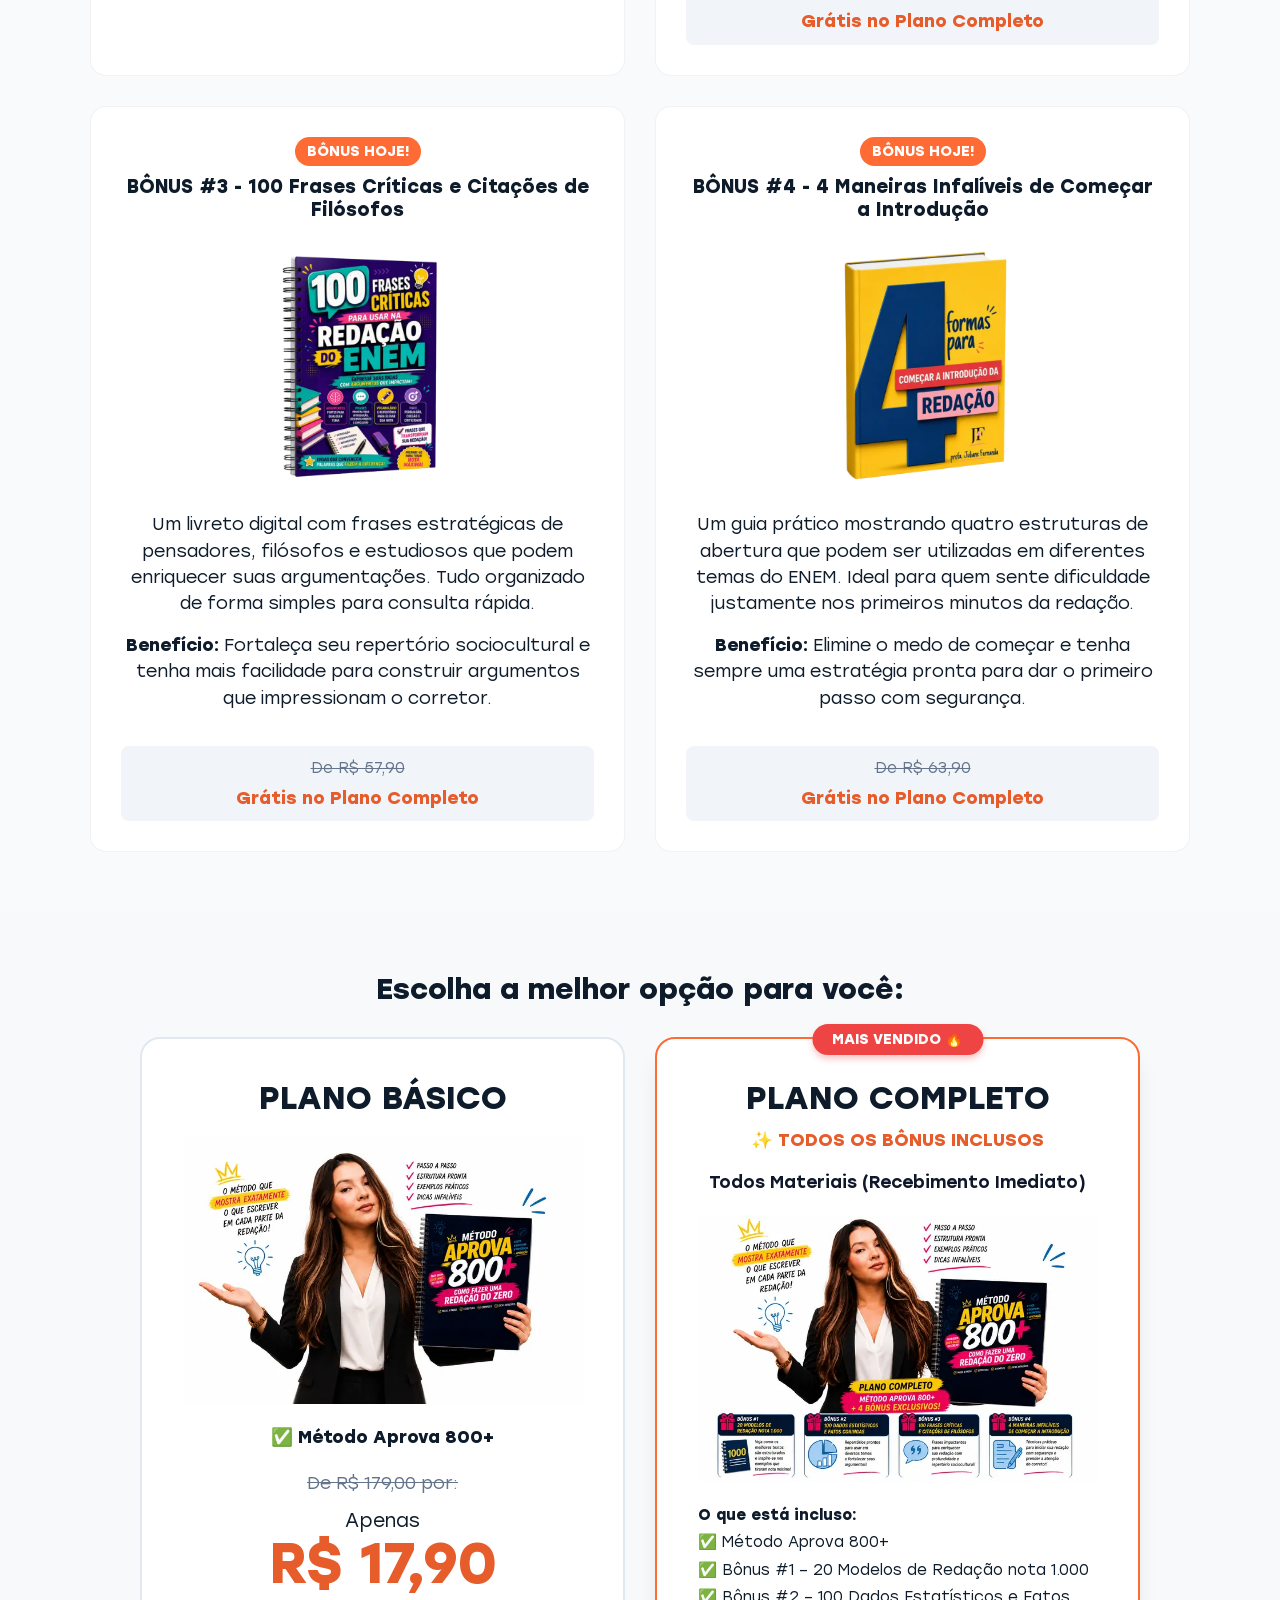
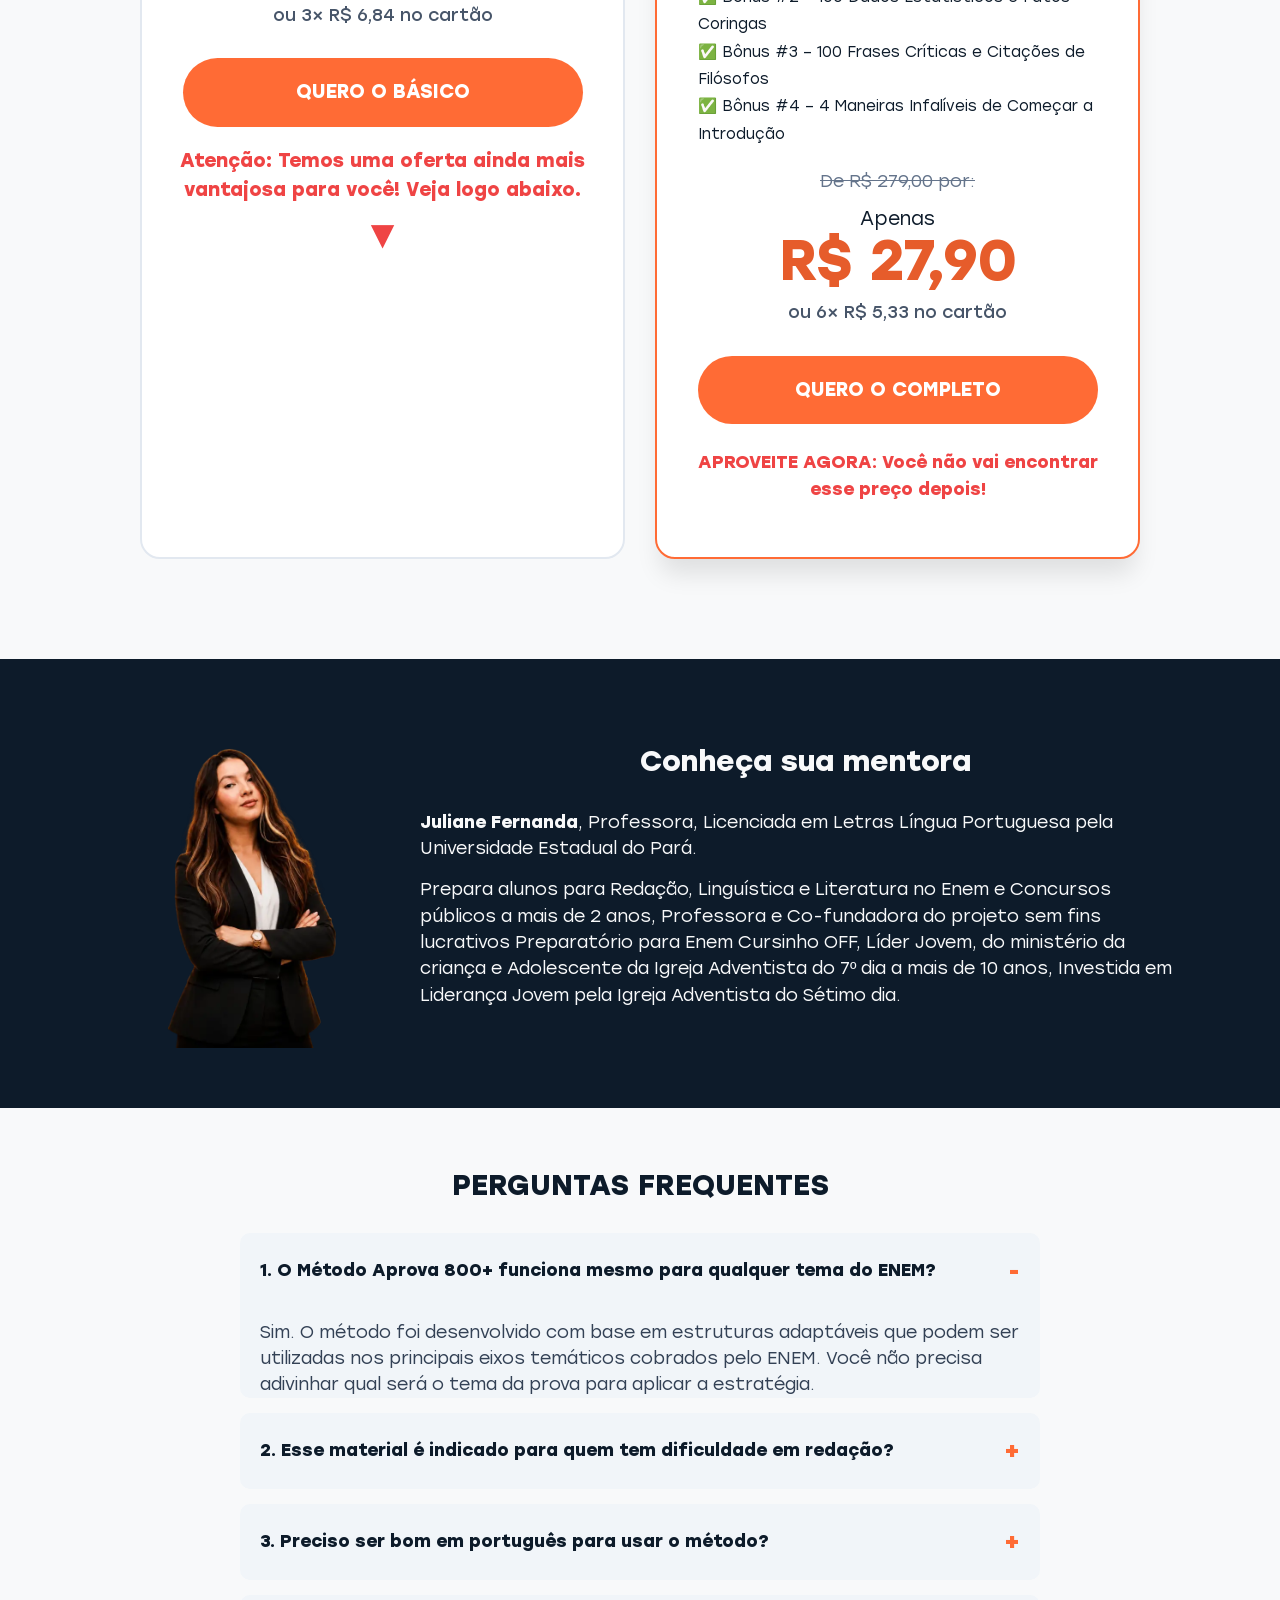
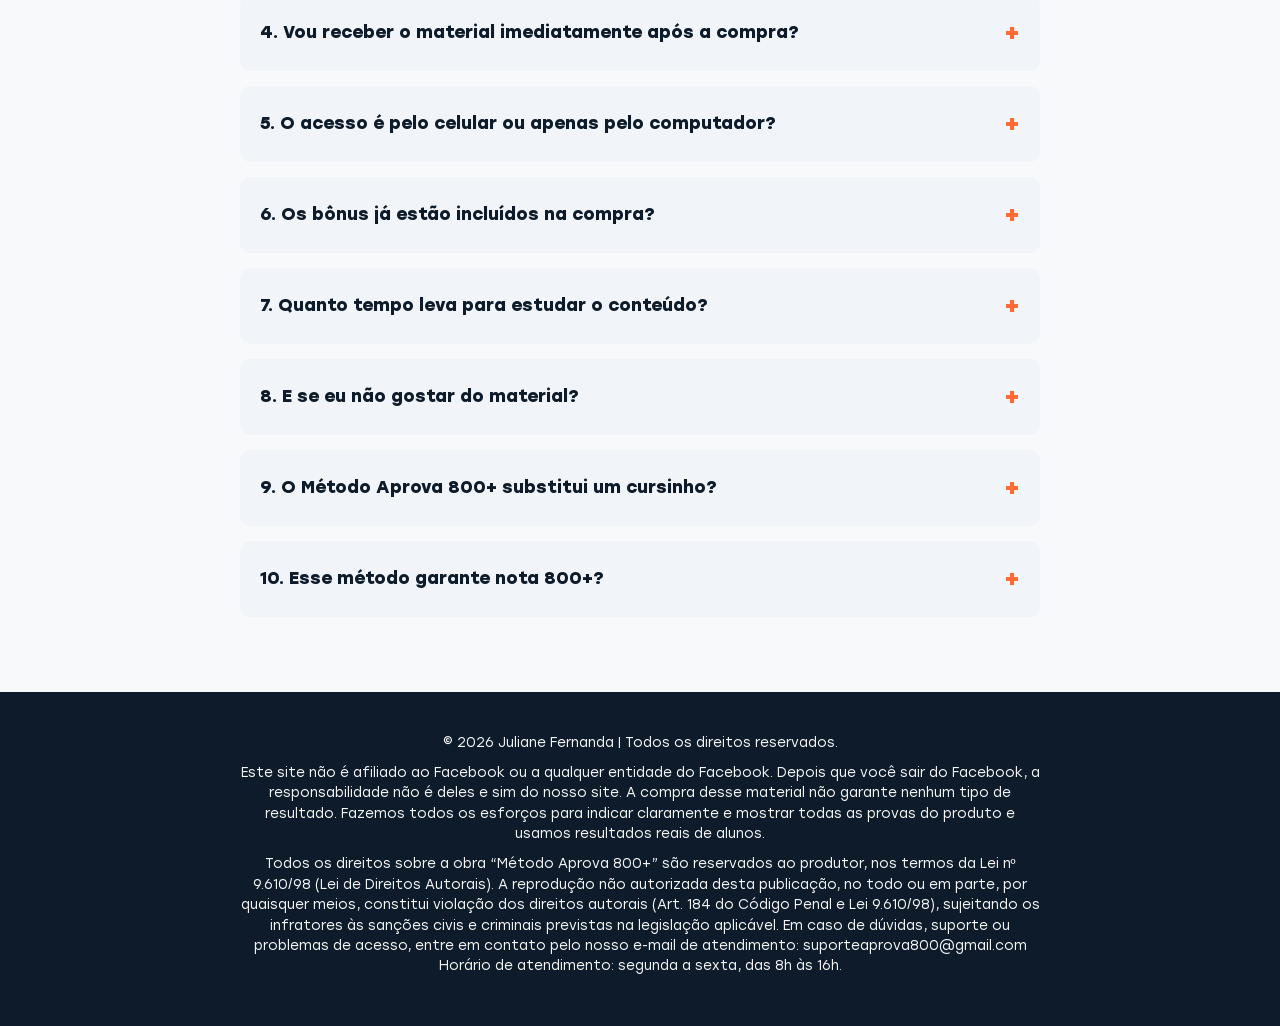
==== commit b8bfe111: "Add files via upload" ====
--- a/index.html
+++ b/index.html
@@ -1003,7 +1003,6 @@
             width: 100%;
             height: 100%;
             background: rgba(15, 23, 42, 0.85);
-            /* Deep dark blue overlay */
             backdrop-filter: blur(8px);
             z-index: 99999;
             display: none;
@@ -1147,6 +1146,55 @@
 
         .popup-includes p:last-child {
             margin-bottom: 0;
+        }
+
+        /* Popup Mobile - tela cheia, branco total, sem bordas */
+        @media (max-width: 767px) {
+            .popup-overlay {
+                background: #FFFFFF;
+                backdrop-filter: none;
+                padding: 0;
+                align-items: flex-start;
+                overflow-y: auto;
+            }
+
+            .popup-content {
+                border-radius: 0;
+                box-shadow: none;
+                border: none;
+                max-width: 100%;
+                width: 100%;
+                min-height: 100vh;
+                min-height: 100dvh;
+                margin: 0;
+                display: flex;
+                flex-direction: column;
+            }
+
+            .popup-body {
+                padding: 60px 16px 30px;
+                flex: 1;
+            }
+
+            .popup-body h2 {
+                font-size: 1.35rem;
+            }
+
+            .popup-price .price-new {
+                font-size: 2.2rem;
+            }
+
+            .popup-includes {
+                max-width: 100%;
+            }
+
+            .timer-box {
+                padding: 12px 20px;
+            }
+
+            .countdown-text {
+                font-size: 2.4rem;
+            }
         }
     </style>
 </head>
@@ -1507,7 +1555,7 @@
                     <div class="price-section">
                         <span class="price-old">De R$ 179,00 por:</span>
                         <div class="price-new">Apenas <span>R$ 17,90</span></div>
-                        <span class="price-installments">ou 3x de R$ 6,39 no cartão</span>
+                        <span class="price-installments">ou 3× R$ 6,84 no cartão</span>
                     </div>
 
                     <a href="#" class="btn-cta" id="btn-basico">QUERO O BÁSICO</a>
@@ -1540,10 +1588,11 @@
                     <div class="price-section">
                         <span class="price-old">De R$ 279,00 por:</span>
                         <div class="price-new">Apenas <span>R$ 27,90</span></div>
-                        <span class="price-installments">ou 6x de R$ 5,24 no cartão</span>
-                    </div>
-
-                    <a href="#checkout-completo" class="btn-cta">QUERO O COMPLETO</a>
+                        <span class="price-installments">ou 6× R$ 5,33 no cartão</span>
+                    </div>
+
+                    <a href="https://ggcheckout.app/checkout/v2/TbRihADu5PmPAUaXiI9Z" class="btn-cta" target="_blank"
+                        rel="noopener">QUERO O COMPLETO</a>
 
                     <p style="margin-top: 15px; font-weight: 700; color: #EF4444;">APROVEITE AGORA: Você não vai
                         encontrar esse preço depois!</p>
@@ -1690,7 +1739,7 @@
                 <div class="popup-price">
                     <span class="price-old">De R$ 27,90</span>
                     <span class="price-new">por apenas R$ 22,90</span>
-                    <span class="installments">ou 5x de R$ 5,07 no cartão</span>
+                    <span class="installments">ou 3× R$ 8,75 no cartão</span>
                 </div>
 
                 <img src="imgs/plano-completo.webp" alt="Plano Completo" style="max-width: 250px; margin: 20px auto;">
@@ -1703,9 +1752,11 @@
                     <p>✅ Bônus #4 - 4 Maneiras Infalíveis de Começar</p>
                 </div>
 
-                <a href="#checkout-completo-promo" class="btn-cta" style="padding: 15px 20px; font-size: 1.1rem;">QUERO
+                <a href="https://ggcheckout.app/checkout/v2/iygVaK2dVz1oTVpi5btl" class="btn-cta" target="_blank"
+                    rel="noopener" style="padding: 15px 20px; font-size: 1.1rem;">QUERO
                     O PLANO COMPLETO POR R$ 22,90</a>
-                <a href="#checkout-basico" class="btn-link" onclick="fecharPopup()">Não, quero apenas o Plano Básico por
+                <a href="https://ggcheckout.app/checkout/v2/4H6nkSRthDjpdlhhmAlx" class="btn-link"
+                    onclick="fecharPopup()" target="_blank" rel="noopener">Não, quero apenas o Plano Básico por
                     R$ 17,90</a>
             </div>
         </div>
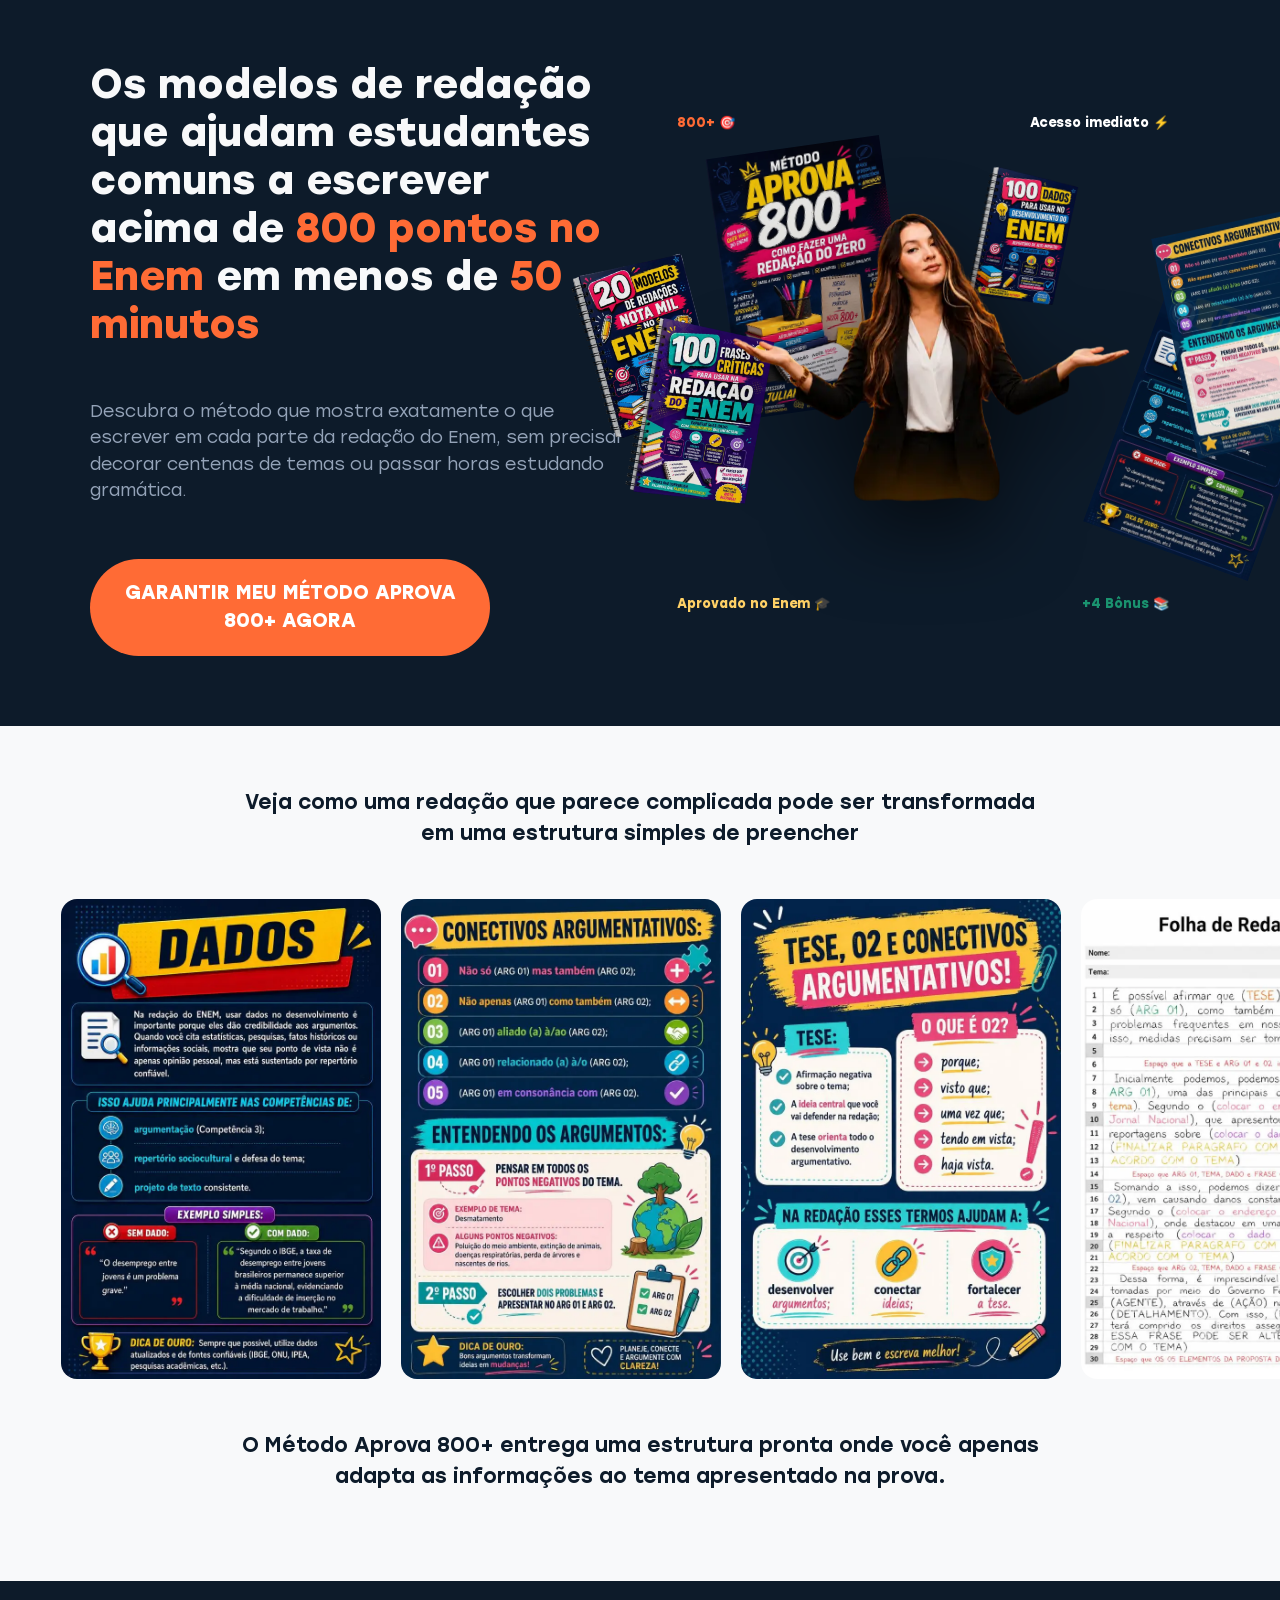
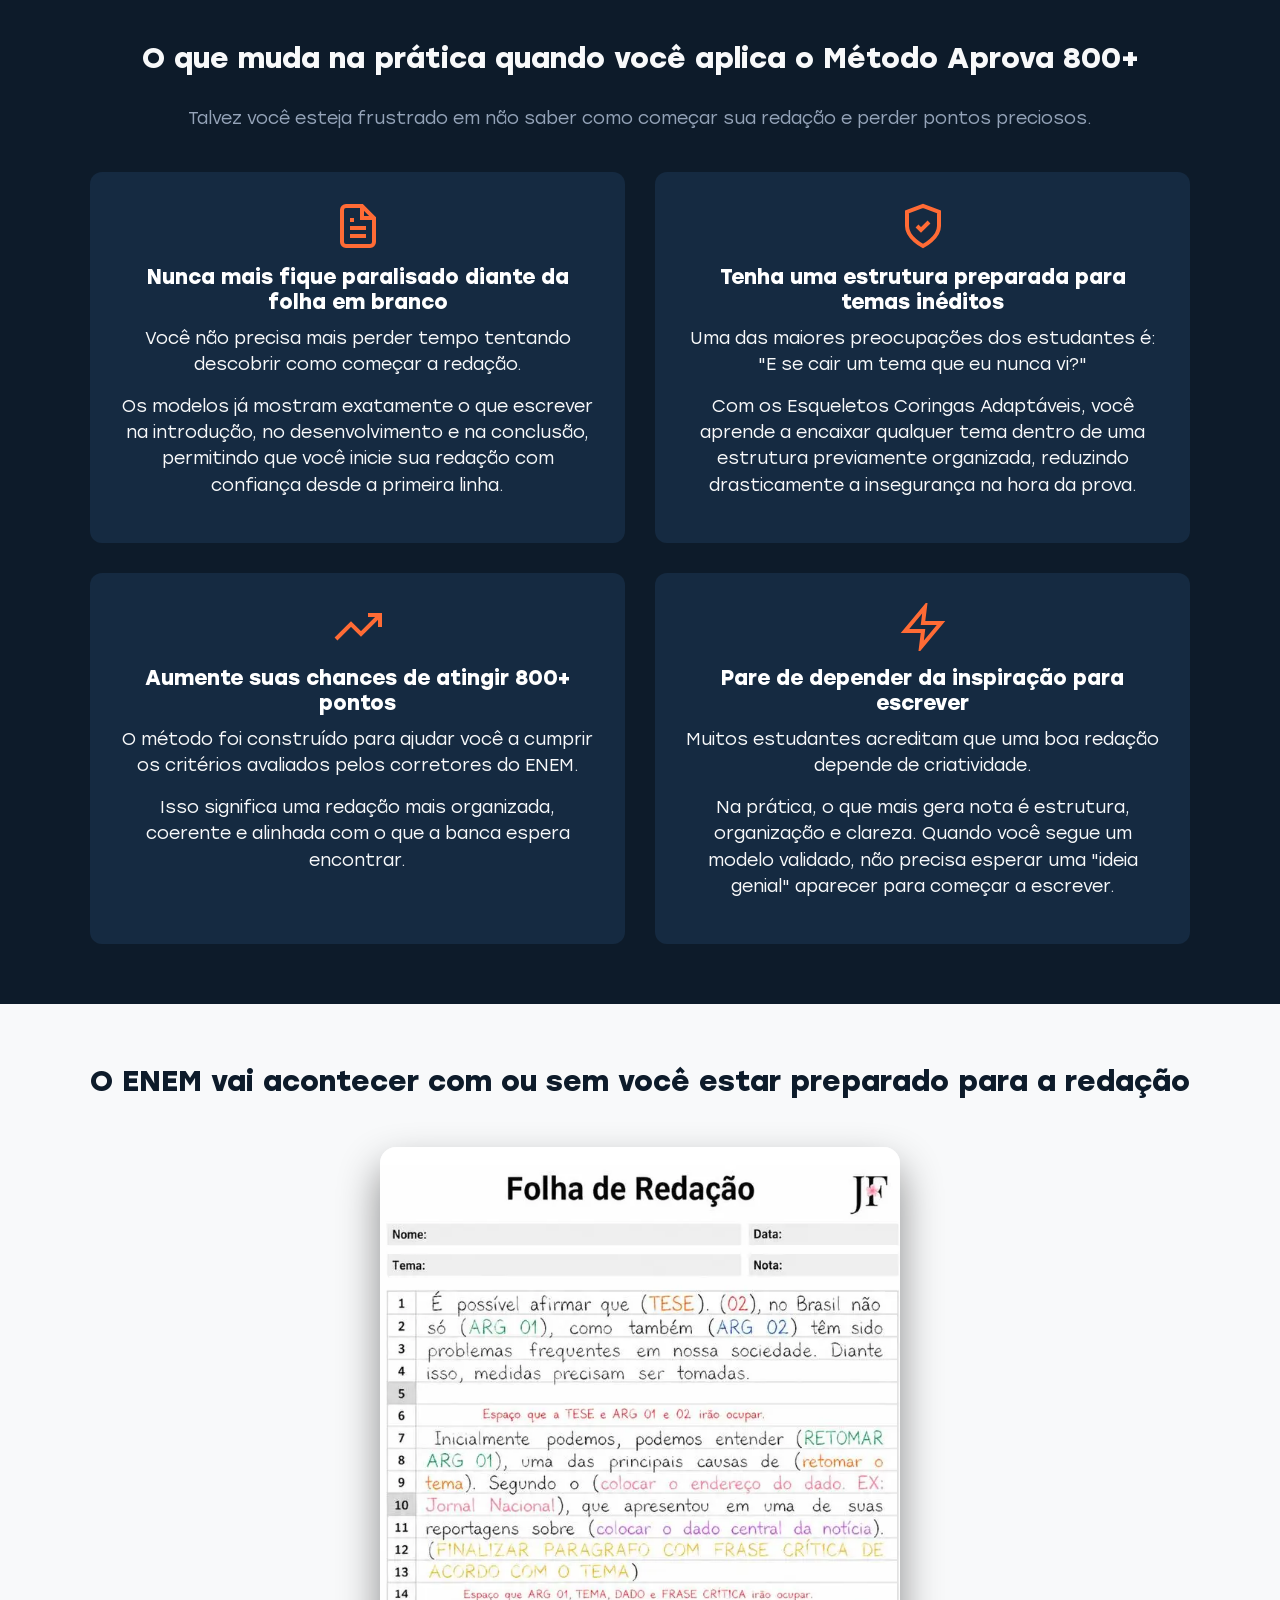
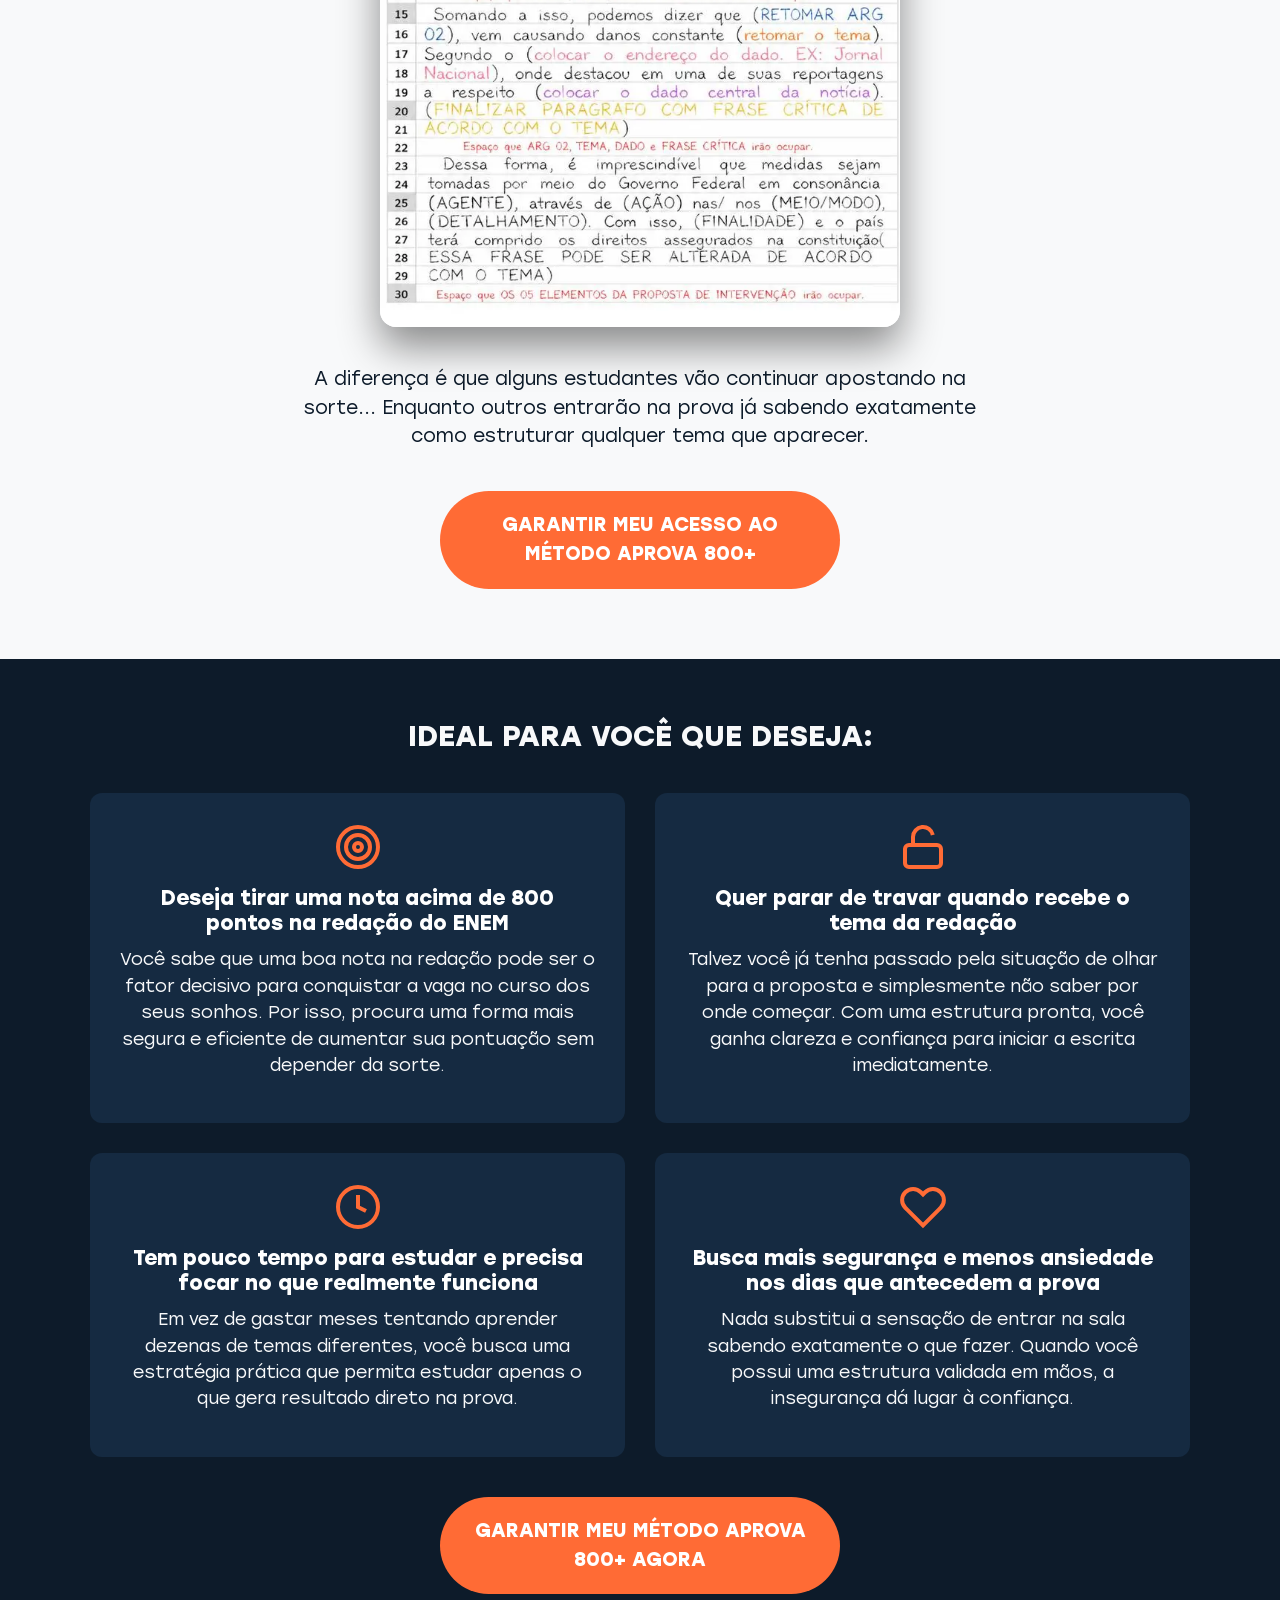
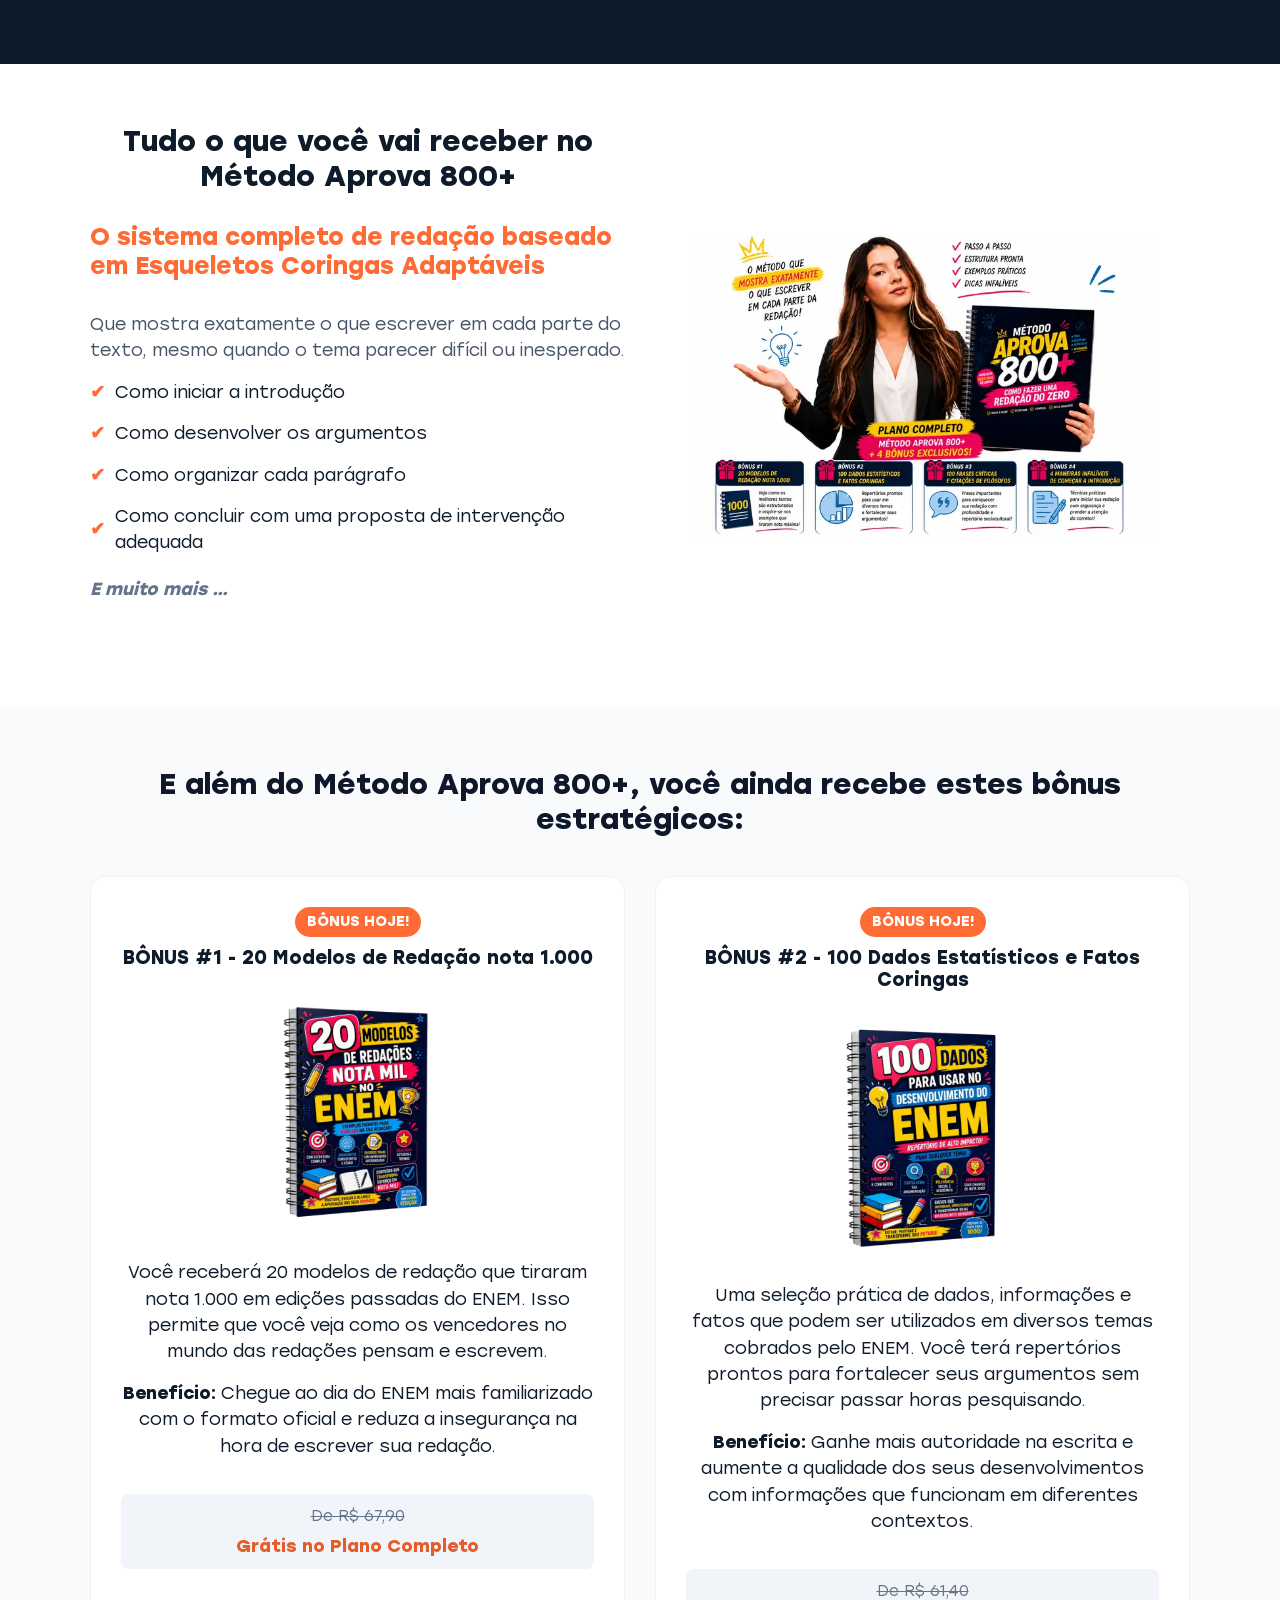
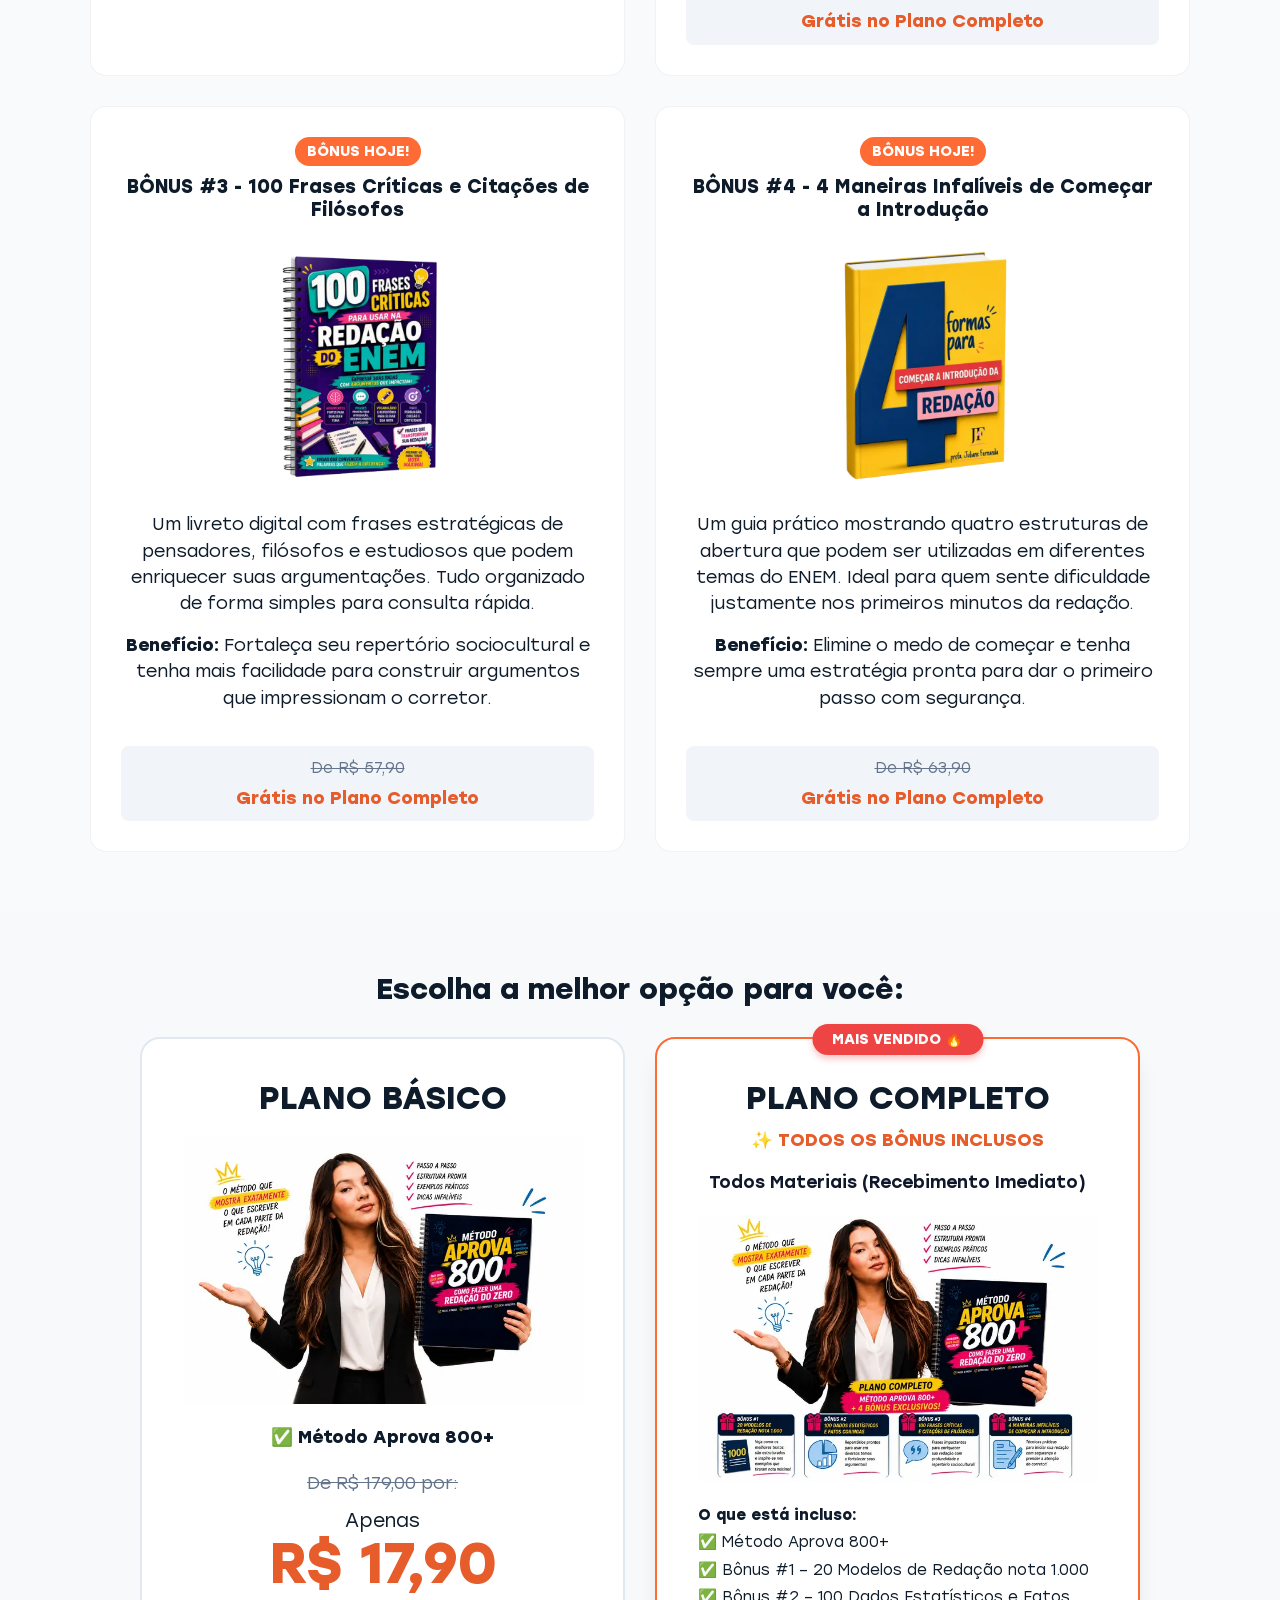
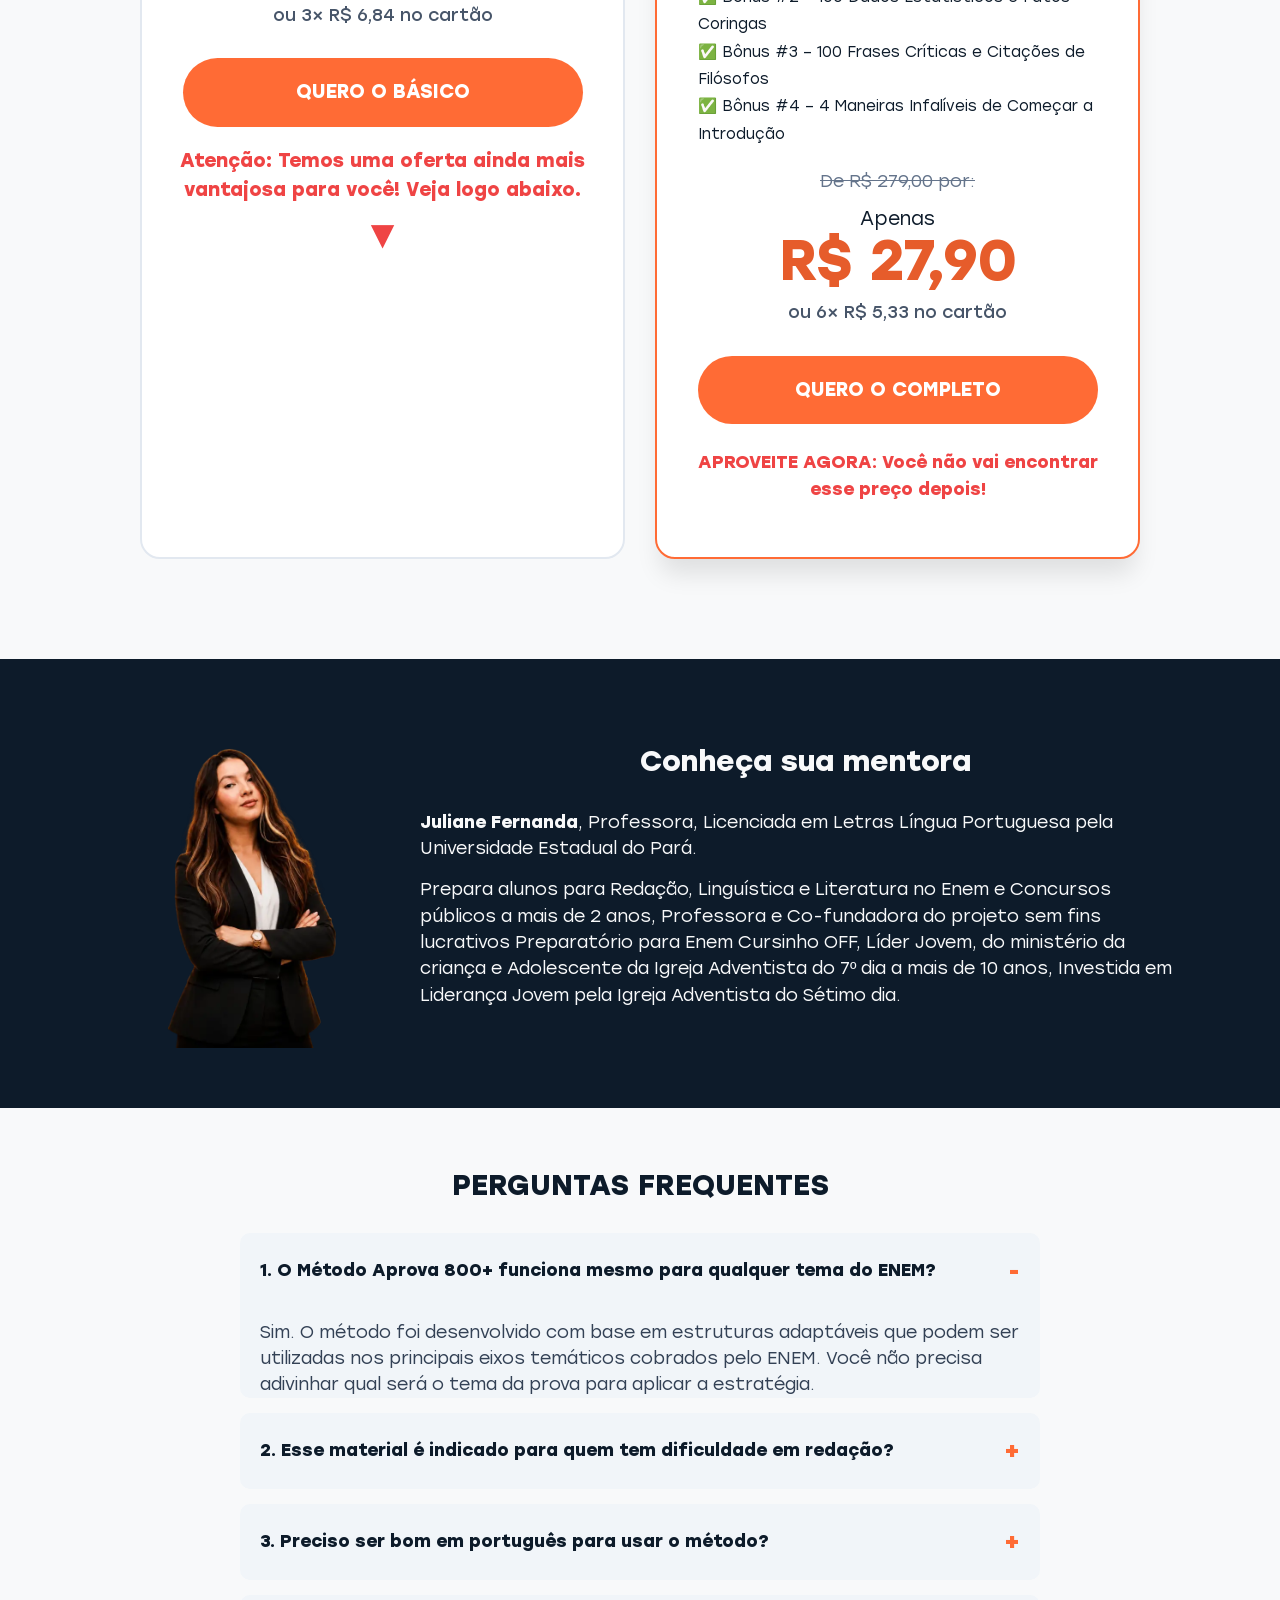
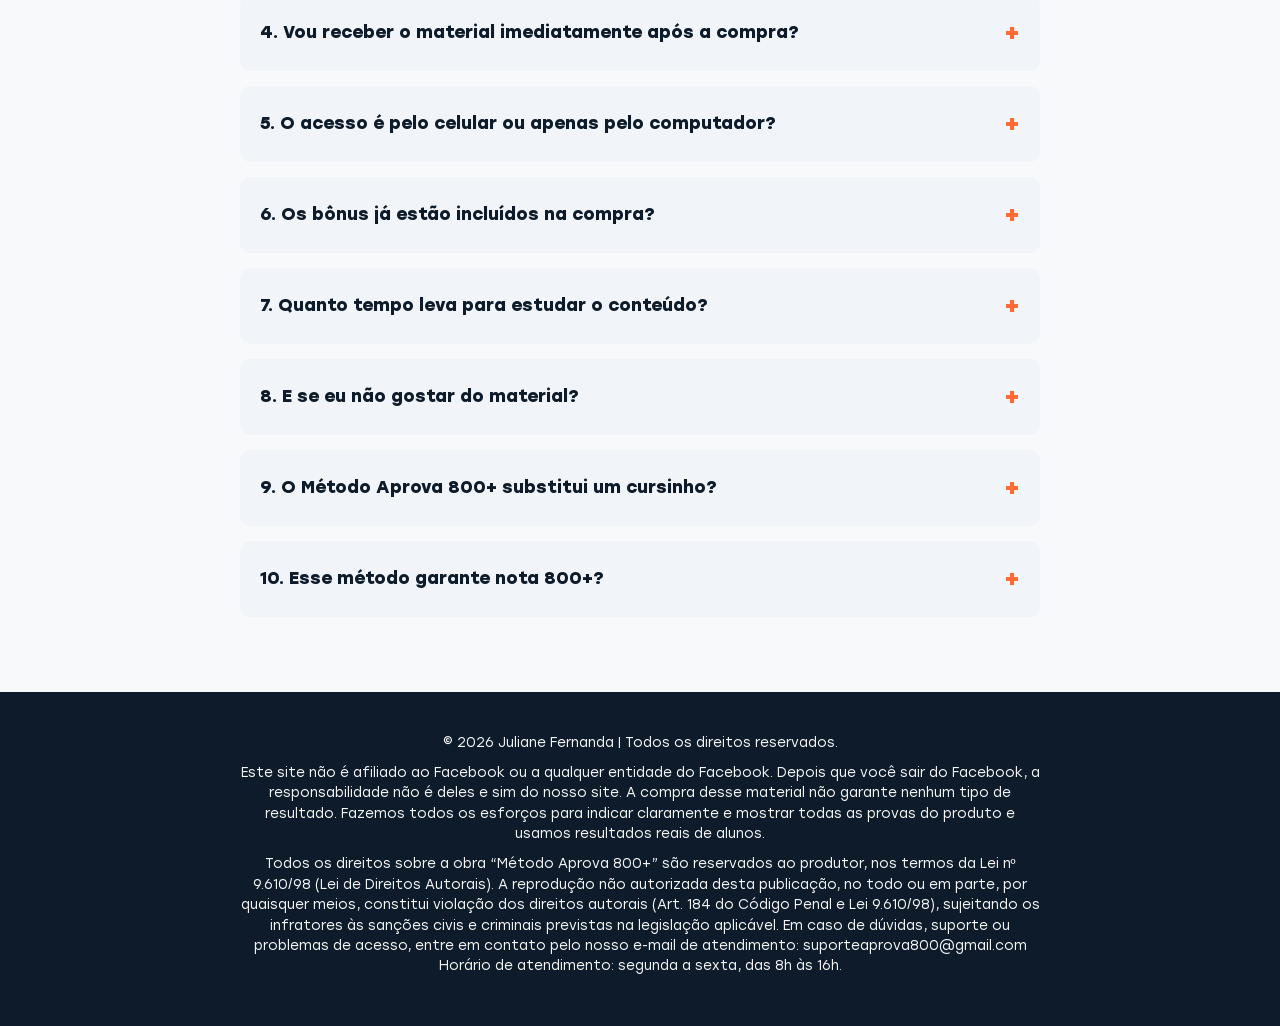
==== commit 13735525: "Add files via upload" ====
--- a/index.html
+++ b/index.html
@@ -1,4 +1,4 @@
-﻿<!DOCTYPE html>
+<!DOCTYPE html>
 <html lang="pt-BR">
 
 <head>
@@ -30,6 +30,10 @@
             --text-light: #F8F9FA;
             --text-dark: #0D1B2A;
             --accent-red: #EF4444;
+        }
+
+        html {
+            overflow-x: hidden;
         }
 
         * {
@@ -511,6 +515,8 @@
 
             .handwritten-text {
                 font-size: 1.8rem;
+                white-space: normal;
+                word-break: break-word;
             }
 
             .text-large {
